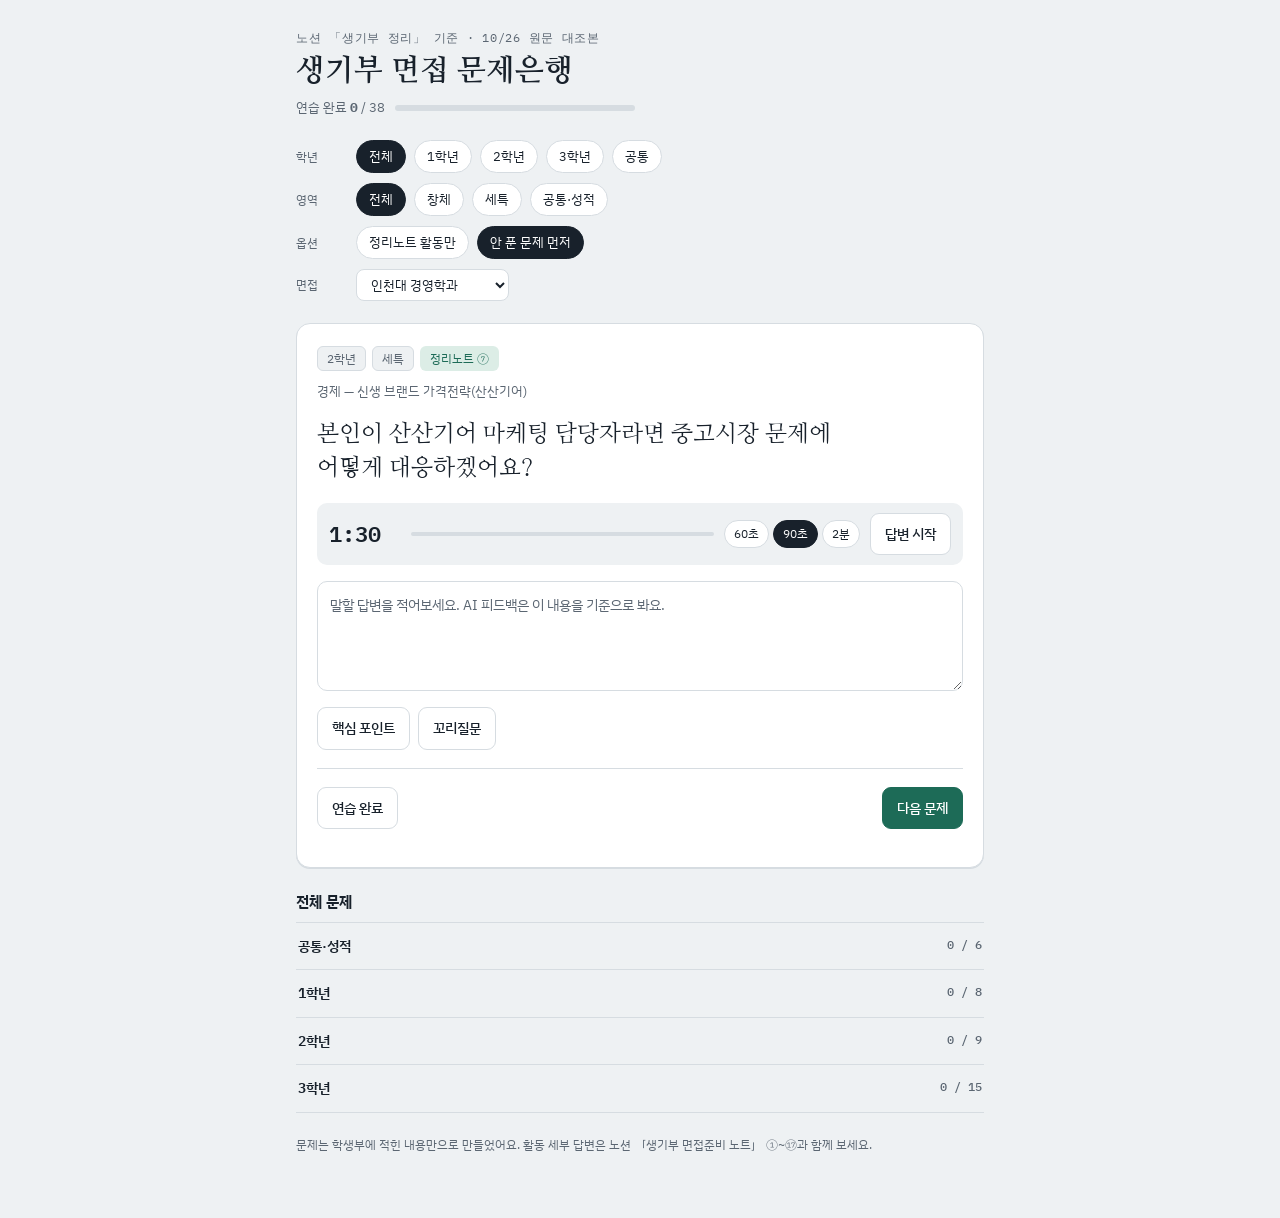
==== interview/index.html @ 63ada08b "Add interview practice page (interview/) Co-Authored-By: Claude Opus 5.5 <noreply@anthropic.com> Cla" ====
<!doctype html>
<html lang="ko">
<head>
<meta charset="utf-8">
<meta name="viewport" content="width=device-width,initial-scale=1,viewport-fit=cover">
<style>:root{padding-top:env(safe-area-inset-top,0px);padding-bottom:env(safe-area-inset-bottom,0px)}body{margin:0}img{max-width:100%}[hidden]{display:none!important}</style>
<title>생기부 면접 문제은행</title>
<link rel="preconnect" href="https://fonts.googleapis.com">
<link rel="stylesheet" href="https://fonts.googleapis.com/css2?family=IBM+Plex+Sans+KR:wght@400;500;600;700&family=Nanum+Myeongjo:wght@700;800&family=IBM+Plex+Mono:wght@500;600&display=swap">
<style>
/* Layout: one column like a 학생부 cue card — filters, the drawn question card, then the full question index */
:root{
  --bg:#EEF1F3; --paper:#FFFFFF; --ink:#18212B; --muted:#5B6672; --line:#D6DCE1;
  --accent:#1D6B57; --accent-soft:#DCEDE6; --mark:#E9F5A8; --warn:#B4472B; --warn-soft:#F8E3DC; --ai:#3B4FA0; --ai-soft:#E3E7F6;
  --f-display:"Nanum Myeongjo","AppleMyungjo","Batang",serif;
  --f-body:"IBM Plex Sans KR","Apple SD Gothic Neo","Malgun Gothic",system-ui,sans-serif;
  --f-mono:"IBM Plex Mono",ui-monospace,"SFMono-Regular",monospace;
}
@media (prefers-color-scheme: dark){:root:not([data-theme="light"]){
  --bg:#12171C; --paper:#1A2128; --ink:#E6EBEF; --muted:#98A3AE; --line:#2C353E;
  --accent:#5FC2A3; --accent-soft:#1D3530; --mark:#4A5320; --warn:#F08A6C; --warn-soft:#3A231C; --ai:#9AAAF0; --ai-soft:#242B47; color-scheme:dark}}
:root[data-theme="dark"]{
  --bg:#12171C; --paper:#1A2128; --ink:#E6EBEF; --muted:#98A3AE; --line:#2C353E;
  --accent:#5FC2A3; --accent-soft:#1D3530; --mark:#4A5320; --warn:#F08A6C; --warn-soft:#3A231C; --ai:#9AAAF0; --ai-soft:#242B47; color-scheme:dark}
*{box-sizing:border-box}
body{background:var(--bg);color:var(--ink);font-family:var(--f-body);font-size:15px;line-height:1.6}
.wrap{max-width:720px;margin:0 auto;padding-block:28px 64px;padding-left:max(16px,env(safe-area-inset-left,0px));padding-right:max(16px,env(safe-area-inset-right,0px));display:flex;flex-direction:column;gap:22px}
header{display:flex;flex-direction:column;gap:6px}
.eyebrow{font-family:var(--f-mono);font-size:12px;letter-spacing:.06em;color:var(--muted)}
h1{font-family:var(--f-display);font-size:30px;line-height:1.25;margin:0;text-wrap:balance}
.progress-line{display:flex;align-items:center;gap:10px;font-size:13px;color:var(--muted)}
.bar{flex:1;height:6px;background:var(--line);border-radius:3px;overflow:hidden;max-width:240px}
.bar i{display:block;height:100%;background:var(--accent);width:0;transition:width .3s}
.num{font-family:var(--f-mono);font-variant-numeric:tabular-nums}

.filters{display:flex;flex-direction:column;gap:10px}
.frow{display:flex;align-items:center;gap:8px;flex-wrap:wrap}
.flabel{font-size:12px;color:var(--muted);width:52px;flex-shrink:0}
.chip{appearance:none;border:1px solid var(--line);background:var(--paper);color:var(--ink);font:inherit;font-size:13px;padding:5px 12px;border-radius:999px;cursor:pointer}
.chip[aria-pressed="true"]{background:var(--ink);color:var(--paper);border-color:var(--ink)}
.chip:focus-visible,.btn:focus-visible,select:focus-visible,textarea:focus-visible,summary:focus-visible,.qlink:focus-visible{outline:2px solid var(--accent);outline-offset:2px}
select{font:inherit;font-size:13px;padding:5px 10px;border-radius:8px;border:1px solid var(--line);background:var(--paper);color:var(--ink);max-width:100%}

.card{background:var(--paper);border:1px solid var(--line);border-radius:14px;padding:22px 20px;display:flex;flex-direction:column;gap:16px;box-shadow:0 1px 0 var(--line)}
.meta{display:flex;flex-wrap:wrap;gap:6px}
.tag{font-size:12px;padding:2px 9px;border-radius:6px;background:var(--bg);color:var(--muted);border:1px solid var(--line)}
.tag.done{background:var(--accent-soft);color:var(--accent);border-color:transparent}
.tag.ai{background:var(--ai-soft);color:var(--ai);border-color:transparent}
.source{font-size:13px;color:var(--muted);margin-top:-6px}
.question{font-family:var(--f-display);font-size:23px;line-height:1.5;margin:0;text-wrap:pretty;word-break:keep-all}
.intent{font-size:13px;color:var(--ai);margin-top:-8px}

.timer{display:flex;align-items:center;gap:10px;flex-wrap:wrap;padding:10px 12px;border-radius:10px;background:var(--bg)}
.clock{font-family:var(--f-mono);font-size:22px;font-weight:600;font-variant-numeric:tabular-nums;min-width:72px}
.clock.over{color:var(--warn)}
.tbar{flex:1 1 120px;height:4px;background:var(--line);border-radius:2px;overflow:hidden}
.tbar i{display:block;height:100%;width:0;background:var(--accent)}
.tbar.over i{background:var(--warn)}
.seg{display:flex;gap:4px}
.seg .chip{padding:3px 9px;font-size:12px}

textarea{width:100%;min-height:110px;resize:vertical;font:inherit;font-size:14px;line-height:1.6;padding:12px;border-radius:10px;border:1px solid var(--line);background:var(--paper);color:var(--ink)}
textarea::placeholder{color:var(--muted)}

.actions{display:flex;flex-wrap:wrap;gap:8px}
.btn{appearance:none;font:inherit;font-size:14px;font-weight:500;padding:9px 14px;border-radius:9px;border:1px solid var(--line);background:var(--paper);color:var(--ink);cursor:pointer;display:inline-flex;align-items:center;gap:6px}
.btn:hover{border-color:var(--muted)}
.btn.primary{background:var(--accent);border-color:var(--accent);color:var(--paper)}
.btn.ai{background:var(--ai-soft);border-color:transparent;color:var(--ai)}
.btn:disabled{opacity:.5;cursor:default}
.btn.ok[aria-pressed="true"]{background:var(--accent-soft);color:var(--accent);border-color:transparent}
.spacer{flex:1}

.panel{border-left:3px solid var(--accent);padding:4px 0 4px 14px;display:flex;flex-direction:column;gap:6px}
.panel.follow{border-color:var(--muted)}
.panel.caution{border-color:var(--warn);background:var(--warn-soft);padding:10px 14px;border-radius:0 8px 8px 0}
.panel h3{margin:0;font-size:12px;letter-spacing:.04em;color:var(--muted);font-weight:600}
.panel ul{margin:0;padding-left:18px;display:flex;flex-direction:column;gap:3px}
.panel mark{background:var(--mark);color:inherit;padding:0 2px;border-radius:2px}
.feedback{background:var(--ai-soft);border-radius:10px;padding:14px 16px;white-space:pre-wrap;word-break:keep-all;font-size:14px;line-height:1.7}
.feedback .h{display:block;font-weight:700;color:var(--ai);margin-top:8px}
.feedback .h:first-child{margin-top:0}
.note{font-size:12px;color:var(--muted)}
.divider{height:1px;background:var(--line);margin:2px 0}

.index h2{font-size:15px;margin:0 0 8px}
details{border-top:1px solid var(--line)}
details:last-child{border-bottom:1px solid var(--line)}
summary{cursor:pointer;padding:12px 2px;font-weight:600;font-size:14px;display:flex;justify-content:space-between;gap:8px}
summary .num{color:var(--muted);font-weight:500;font-size:12px}
.qlist{list-style:none;margin:0 0 12px;padding:0;display:flex;flex-direction:column}
.qlink{all:unset;cursor:pointer;display:grid;grid-template-columns:18px 1fr;gap:8px;padding:7px 4px;border-radius:6px;font-size:13.5px;line-height:1.5;word-break:keep-all}
.qlink:hover{background:var(--paper)}
.qlink .dot{width:8px;height:8px;border-radius:50%;border:1.5px solid var(--muted);margin-top:6px}
.qlink.practiced .dot{background:var(--accent);border-color:var(--accent)}
.qlink small{display:block;color:var(--muted);font-size:12px}
footer{font-size:12px;color:var(--muted)}
@media (max-width:480px){h1{font-size:25px}.question{font-size:20px}.card{padding:18px 16px}}
@media (prefers-reduced-motion:reduce){*{transition:none!important}}
</style>

</head>
<body>
<div class="wrap">
  <header>
    <div class="eyebrow">노션 「생기부 정리」 기준 · 10/26 원문 대조본</div>
    <h1>생기부 면접 문제은행</h1>
    <div class="progress-line"><span>연습 완료 <b class="num" id="doneCount">0</b> / <span class="num" id="totalCount">0</span></span><div class="bar"><i id="doneBar"></i></div></div>
  </header>

  <section class="filters" aria-label="출제 범위">
    <div class="frow"><span class="flabel">학년</span><div class="frow" id="fGrade"></div></div>
    <div class="frow"><span class="flabel">영역</span><div class="frow" id="fArea"></div></div>
    <div class="frow"><span class="flabel">옵션</span>
      <button class="chip" id="fDone" aria-pressed="false">정리노트 활동만</button>
      <button class="chip" id="fFresh" aria-pressed="true">안 푼 문제 먼저</button>
    </div>
    <div class="frow"><span class="flabel">면접</span>
      <select id="univ" aria-label="지원 대학">
        <option>인천대 경영학과</option><option>명지대 경제학과</option><option>가톨릭대 경제학과</option><option>수원대 경영공학대학</option>
      </select>
    </div>
  </section>

  <article class="card" id="card" aria-live="polite">
    <div class="meta" id="meta"></div>
    <div class="source" id="source"></div>
    <p class="question" id="question"></p>
    <div class="intent" id="intent" hidden></div>

    <div class="timer">
      <span class="clock" id="clock">1:30</span>
      <div class="tbar" id="tbar"><i id="tfill"></i></div>
      <div class="seg" id="tLen"></div>
      <button class="btn" id="tBtn">답변 시작</button>
    </div>

    <textarea id="answer" placeholder="말할 답변을 적어보세요. AI 피드백은 이 내용을 기준으로 봐요."></textarea>

    <div class="actions">
      <button class="btn" id="btnPoints">핵심 포인트</button>
      <button class="btn" id="btnFollow">꼬리질문</button>
      <button class="btn ai" id="btnFeedback" hidden>AI 피드백</button>
    </div>

    <div class="panel" id="pPoints" hidden><h3>답변에 꼭 넣을 것</h3><ul id="points"></ul></div>
    <div class="panel caution" id="pCaution" hidden><h3>주의</h3><div id="caution"></div></div>
    <div class="panel follow" id="pFollow" hidden><h3>예상 꼬리질문</h3><div id="follow"></div></div>
    <div id="fbWrap" hidden><div class="feedback" id="feedback"></div><div class="actions" style="margin-top:8px"><button class="btn" id="fbStop" hidden>멈추기</button></div></div>

    <div class="divider"></div>
    <div class="actions">
      <button class="btn ok" id="btnDone" aria-pressed="false">연습 완료</button>
      <span class="spacer"></span>
      <button class="btn primary" id="btnNext">다음 문제</button>
    </div>
    <div class="actions" id="aiRow" hidden>
      <button class="btn ai" id="btnGen">이 활동으로 새 질문</button>
      <button class="btn ai" id="btnMix">활동 2개 엮은 질문</button>
    </div>
    <div class="note" id="aiNote"></div>
  </article>

  <section class="index">
    <h2>전체 문제</h2>
    <div id="index"></div>
  </section>

  <footer>문제는 학생부에 적힌 내용만으로 만들었어요. 활동 세부 답변은 노션 「생기부 면접준비 노트」 ①~⑰과 함께 보세요.</footer>
</div>

<script>
const PROFILE = "고3 학생. 희망 진로: 사업가/경영인, 상경계열, 마케팅·브랜딩·소비자행동. 행발: 1학년 솔직담백·낙천적·주체적 사고, 사업가 희망 설정 / 2학년 평소 차분하나 프로젝트에서 열정적, 리더십, 경영학 전공 희망, 체계적 자기관리 / 3학년 미기재.";

// g: 학년(0=공통), a: 영역, n: 정리노트 번호, t: 활동명, d: 학생부 내용, q: [질문, 핵심포인트[], 꼬리질문, 주의?]
const ACTS = [
 {g:0,a:"공통",t:"지원 동기·진로",d:"진로 사업가/경영인. 마케팅·브랜딩·소비자행동 관심. 1학년 '돈의 속성' 독서로 사업가 목표 재설정, 2학년 경영학 전공 희망.",q:[
  ["우리 학과에 지원한 이유와 입학 후 공부하고 싶은 분야를 말해 주세요.",["1학년 '돈의 속성' 독서 → 사업가 목표","마케팅·브랜딩·소비자행동으로 좁혀진 과정","학년별 대표 활동 1~2개로 근거","입학 후 배우고 싶은 과목·분야"],"졸업 후 구체적으로 어떤 일을 하고 싶나요?"],
  ["1분 동안 자기소개를 해 주세요.",["한 문장 정체성(소비자 심리로 브랜드를 설계하는 사람 등)","대표 활동 2개: 문제 → 행동 → 배운 점","지원 학과와 연결하며 마무리"],"방금 말한 활동 중 가장 힘들었던 순간은?"]]},
 {g:0,a:"공통",t:"행동특성 — 리더십·자기관리",d:"2학년 행발: 평소 차분하나 프로젝트에서 열정적, 리더십, 체계적 자기관리. 2학년 방한단 토론 조장, 영어II 조별프로젝트 리더 역할.",q:[
  ["선생님이 '평소엔 차분하지만 프로젝트에선 열정적'이라고 쓰셨는데, 그런 모습이 드러난 사례가 있나요?",["구체적 프로젝트 하나(방한단 토론 조장 등)","차분함 → 몰입으로 바뀌는 계기","팀원에게 준 영향"],"리더를 맡았을 때 갈등은 어떻게 해결했나요?"]]},
 {g:0,a:"성적",t:"2학년 2학기 성적 변화",d:"2학년 1→2학기: 한국사3→4, 영어3→4, 동아시아사3→4, 경제3→4. 3학년 1학기 생활과윤리1, 영어독해작문2.",q:[
  ["2학년 2학기에 여러 과목 등급이 한 단계씩 내려갔는데, 이유와 이후 어떻게 대처했나요?",["원인을 핑계 없이 짧게 인정","공부 방식에서 바꾼 점(오답분석 등)","3학년 결과: 생활과윤리 1등급, 영어독해작문 2등급"],"경제 과목 등급이 4등급인데 경제·경영 공부에 문제는 없을까요?","변명이 길어지지 않게. 원인 1문장 → 변화 → 결과 순서로."]]},
 {g:0,a:"성적",t:"일본어 성적",d:"일본어I 5/5등급. 세특: 소원적는풍경, 히라가나 이미지메이킹, 유카타체험, 일본어 입력. 2학년 자율 일본 고교생 방한단 교류.",q:[
  ["일본어 성적은 낮은데 일본 학생 교류에선 적극적이었네요. 어떻게 설명하겠어요?",["성적과 별개로 얻은 경험(방한단 토론 조장)","언어 장벽을 번역기·쉬운 설명으로 넘은 방법","부족한 점을 인정하는 태도"],"외국어 실력이 경영자에게 얼마나 중요하다고 보나요?"]]},
 {g:0,a:"공통",t:"봉사활동",d:"봉사 1학년 9시간(소양교육/환경교육/축제준비/수능시험장 설치), 2학년 8시간, 3학년 3시간.",q:[
  ["봉사시간이 많지 않은 편인데, 공동체를 위해 한 활동이 있다면 말해 주세요.",["시간 대신 내용으로: 학급규칙 만들기, 축제 준비, 수능시험장 설치","고령화 사회적기업 사업계획서처럼 공동체 문제를 다룬 탐구","앞으로의 계획"],"대학에서 해보고 싶은 공동체 활동은?"]]},

 {g:1,a:"자율",n:1,t:"찾아가는 경제교육",d:"1학년 자율: 화폐박물관, 중앙은행 역사·역할, 물가안정 교육.",q:[
  ["경제교육에서 중앙은행의 역할을 배웠는데, 중앙은행은 물가를 어떻게 안정시키나요?",["기준금리 조절 → 대출·소비 변화","통화량 관리","물가가 오르면 구매력이 떨어지는 이유","경제에 관심을 갖게 된 계기로 연결"],"금리가 오르면 기업의 마케팅 전략은 어떻게 바뀌어야 할까요?"]]},
 {g:1,a:"동아리",n:2,t:"통상교육 — 소득불평등·인구부족",d:"1학년 국제경제통상 동아리: 통상교육에서 소득불평등, 인구부족 문제 학습.",q:[
  ["통상교육에서 다룬 소득불평등과 인구부족, 두 문제는 어떻게 연결된다고 보나요?",["양육·교육비 부담 → 출산 감소 고리","인구감소 → 내수시장 축소 → 기업 영향","학습하며 든 본인 생각"],"인구가 줄어드는 시장에서 기업은 무엇을 해야 할까요?","학생부 표현은 '학습'. 본인이 정책을 제안했다는 식으로 역할을 키우지 말 것."]]},
 {g:1,a:"동아리",n:17,t:"글로벌토크쇼 — 북극항로 스마트 물류기업",d:"러시아 패널과 한-러 협업 사업계획서: 북극항로 기반 스마트 물류기업. 기후변화로 열리는 아시아-유럽 물류 통로. 러시아 쇄빙선 기술·항로 데이터 + 한국 자율운항·스마트항만·5G/6G 물류관제 결합. 우즈베키스탄·튀르키예·베트남·방글라데시 패널, 글로벌기업 설계 발표.",q:[
  ["러시아와 협업하는 사업으로 북극항로 물류기업을 구상한 이유는 무엇인가요?",["기후변화로 열리는 아시아-유럽 단축 항로","러시아: 쇄빙선 기술·항로 데이터","한국: 자율운항·스마트항만·5G/6G 관제","서로 부족한 걸 채우는 협업 구조"],"제재나 지정학 리스크가 큰데, 실제 사업이라면 어떻게 대비하겠어요?"]]},
 {g:1,a:"진로",n:4,t:"창업활동 — 시니어 생활지원 사회적기업",d:"고령화 사회적기업 사업계획서: 시니어 맞춤형 생활지원·일자리연계 플랫폼. 영시니어를 생활매니저로 양성해 고독사위험가구 돌봄, 주거환경 안전진단. 지자체 바우처+구독모델 수익구조.",q:[
  ["사회적기업 사업계획서의 수익구조를 설명해 주세요.",["영시니어 = 일자리, 고독사위험가구 = 돌봄 수요","생활매니저·주거 안전진단 서비스","지자체 바우처 + 구독 모델","공익과 수익의 동시 달성"],"바우처 예산이 줄면 이 사업은 어떻게 버틸 수 있나요?"]]},
 {g:1,a:"진로",n:5,t:"모의주식투자 — 테슬라",d:"1학년 진로: 모의주식투자(테슬라 조사). 2학년 경제 세특: 공격형 투자, AI·반도체 집중, 분산투자전략.",q:[
  ["모의투자에서 공격형으로 AI·반도체에 집중했다면서 분산투자 전략도 썼다고 했는데, 어떻게 함께 가능했나요?",["산업 집중 vs 종목 분산 구분","테슬라 조사에서 시작된 관심","수익보다 배운 리스크 관리"],"실제로 손실을 봤다면 무엇을 바꿨을 것 같아요?"]]},
 {g:1,a:"세특",n:3,t:"기업가정신 — 전문가상담앱 SWOT",d:"자율교육과정 '기업가정신(창업과 스타트업)': 전문가상담앱서비스 사업계획서, SWOT(강점 시공간 제약 없는 접근성, 약점 초기 인지도 부족, 기회 비대면 1:1 상담시장 성장, 위협 대형 플랫폼 경쟁) → 20대 취준생으로 타깃 좁힘.",q:[
  ["상담앱 SWOT 분석 후 타깃을 20대 취준생으로 좁힌 이유는?",["S 접근성 / W 초기 인지도 / O 비대면 상담 성장 / T 대형 플랫폼","대형 플랫폼과 정면 경쟁 회피","인지도 약점을 좁은 타깃으로 보완"],"20대 취준생에게 처음 알리는 마케팅은 어떻게 하겠어요?"]]},
 {g:1,a:"세특",t:"'돈의 속성' 독서",d:"1학년 국어: '돈의 속성(김승호)' 독서 후 사업가 목표 재설정, 용돈관리·주식투자 시작.",q:[
  ["'돈의 속성'을 읽고 실제로 바뀐 행동이 있나요?",["사업가 목표 재설정","용돈관리·주식투자 시작","책의 핵심 메시지 한 가지"],"돈을 버는 것과 좋은 기업을 만드는 것, 무엇이 먼저라고 보나요?"]]},
 {g:1,a:"진로",t:"'국부론' 독서",d:"1학년 진로독서: '세일즈맨(유은지)', '국부론(애덤 스미스)'.",q:[
  ["'국부론'에서 기억에 남는 개념과 오늘날 기업에 주는 의미는?",["분업·보이지 않는 손 중 하나","오늘날 시장·기업 사례에 적용","한계도 함께 언급하면 좋음"],"보이지 않는 손이 실패하는 경우는 어떤 때일까요?"]]},

 {g:2,a:"자율",t:"일본 고교생 방한단 교류",d:"2학년 자율: 일본 친구들이 각 반 수업 함께 들음. 국어 시간 일본 친구 포함 조의 조장, 『운수 좋은 날』 토론 진행. 번역기 활용·어려운 단어 쉽게 풀이·시대 맥락 설명. 배운 점: 리더십은 서로의 배경을 이해하고 다양한 관점을 엮는 조율 능력.",q:[
  ["일본 학생과 함께한 토론에서 조장으로서 가장 어려웠던 점과 해결 방법은?",["일본 친구들이 『운수 좋은 날』 내용을 이해 못함","번역기 + 쉬운 단어 + 시대 맥락 설명","배운 점: 리더십 = 관점을 엮는 조율"],"그 경험이 다국적 팀에서 일할 때 어떻게 쓰일까요?"]]},
 {g:2,a:"동아리",t:"EU 탄소국경조정제도",d:"2학년 국제경제통상부: EU 탄소국경조정제도-한국무역 영향 보고서·발표. ESG특강(그린워싱 비판), 넛지이론, 복리 재정의.",q:[
  ["EU 탄소국경조정제도가 한국 수출기업에 어떤 영향을 준다고 분석했나요?",["탄소 배출량 많은 수입품에 비용 부과","철강 등 탄소집약 업종 부담","기업 대응: 감축 투자·데이터 관리"],"이 제도가 보호무역이라는 비판에 대해 어떻게 생각하나요?"]]},
 {g:2,a:"진로",n:6,t:"학습용 도서 공유 플랫폼",d:"2학년 진로활동: 학습용 도서 공유 플랫폼 프로젝트.",q:[
  ["도서 공유 플랫폼 프로젝트에서 어떤 문제를 해결하려 했고, 본인은 무엇을 했나요?",["문제 정의(교재 비용·버려지는 책 등)","플랫폼 작동 방식","본인 역할과 결과"],"사용자가 책을 안 돌려주면 어떻게 하죠?","세부는 노션 정리노트 ⑥ 기준으로. 학생부에 없는 성과(실제 이용자 수 등)는 말하지 말 것."]]},
 {g:2,a:"세특",n:7,t:"경제 — 신생 브랜드 가격전략(산산기어)",d:"가격결정 단원 후 중고시장 활성화가 신생상표 가격전략에 미치는 영향 탐구. 산산기어 사례, PUMA 콜라보 시기. 저가 형성 → 기준가격 하락 → 정가 저항↑ → 수익구조 불안정, 연역적 분석. 기업에 이메일 질의(회신 못 받음).",q:[
  ["중고시장 활성화가 신생 브랜드 가격전략에 어떤 영향을 준다고 결론 내렸나요?",["중고 저가 형성 → 소비자 기준가격 하락","정가 구매 저항 ↑ → 수익구조 불안정","PUMA 콜라보 시기 산산기어 사례","연역적 분석 + 기업에 직접 질의"],"기업 회신을 못 받았는데 결론을 어떻게 신뢰할 수 있죠?"],
  ["본인이 산산기어 마케팅 담당자라면 중고시장 문제에 어떻게 대응하겠어요?",["리셀 자체를 막기보다 브랜드 가치 관리","정품 인증·공식 리셀 등 가격 신호 관리","탐구에서 나온 기준가격 개념과 연결"],"오히려 리셀 열기가 브랜드에 이익인 경우는 없을까요?"]]},
 {g:2,a:"세특",t:"군중심리 독서",d:"2학년 윤리와사상: 군중심리(귀스타브 르봉) 독서, 칸트 적용한 계급화·빈부격차 분석. 3학년 진로: 같은 책 '현명한 존재는 무리에 섞이지 않는다' 독서, 책 개념을 SNS 알고리즘 현상에 본인이 적용.",q:[
  ["『군중심리』 내용을 SNS 알고리즘과 연결한 이유는?",["르봉: 군중 속 개인은 판단력이 약해짐","오늘날 알고리즘이 비슷한 반응을 증폭","마케터로서의 시사점과 윤리"],"이런 군중심리를 마케팅에 이용하는 건 괜찮은가요?","책에 SNS 내용은 없음. '책 개념을 제가 현대 현상에 적용했다'고 말할 것."]]},
 {g:2,a:"세특",t:"수학 — 등비수열·한계비용",d:"수학I: 등차·등비수열 구조적 차이, 저축/금융 실생활 적용. 동아리 '복리 재정의'. 수학II: 함수의 극한·한계비용, 경영학 이론 결합.",q:[
  ["수학II에서 극한을 한계비용과 연결했는데, 한계비용이 경영에서 왜 중요하죠?",["생산 1단위 추가 비용 = 미분 개념","가격·생산량 결정 기준","등비수열-복리처럼 수학을 경제에 적용한 다른 사례"],"한계비용이 거의 0인 디지털 상품은 가격을 어떻게 정해야 할까요?"]]},
 {g:2,a:"세특",t:"진로영어 — 브랜드 정체성",d:"진로영어: 영문기사 분석(브랜드 정체성, 미국 관세정책, 대선 사전투표), 나만의 브랜드/로고 구상, 미래 이력서 쓰기, AI로 이재용 가상인터뷰 구성.",q:[
  ["진로영어에서 구상한 나만의 브랜드를 소개하고, 브랜드 정체성을 어떻게 정의했는지 말해 주세요.",["브랜드 정체성 기사에서 얻은 개념","본인 브랜드의 핵심 가치·타깃","로고에 담은 의미"],"좋은 브랜드와 유명한 브랜드의 차이는 뭘까요?"]]},
 {g:2,a:"세특",t:"교과융합 — 영시 'Refugees'",d:"영시 'Refugees(Brian Bilston)' — 난민수용 국제사회 찬반 비교·윤리쟁점 보고서.",q:[
  ["'Refugees' 시를 읽고 난민 수용 찬반을 비교했는데, 본인 입장은?",["시의 구조(거꾸로 읽으면 뜻이 바뀜)","찬반 근거 한 가지씩","경제적 관점(노동력·사회비용) 추가"],"기업이 난민 고용에 참여한다면 어떤 효과가 있을까요?"]]},

 {g:3,a:"자율",t:"'세계와 나' — 외국인근로자와 경제적 상생",d:"3학년 자율: 학급특색 국제갈등-경제협력 모둠탐구(유럽통합/한중무역/미중갈등), '세계와 나' 프로젝트(외국인근로자 유입-경제적 상생, UN지속가능발전목표).",q:[
  ["외국인근로자 유입이 경제적 상생이 되려면 어떤 조건이 필요하다고 봤나요?",["인력 부족 업종 보완","공정한 처우·정착 지원","UN SDGs와 연결"],"미중갈등이 한국 기업에 주는 기회는 무엇일까요?"]]},
 {g:3,a:"진로",n:8,t:"패스트패션 샘플제작 개선",d:"주제탐구 '패스트패션 샘플제작 환경개선을 통한 환경오염 감축 및 원가절감 방안'. 진로활동①: 매몰비용·물류탄소배출 분석, 아디다스 3D 가상 프로토타이핑·한섬 디지털 의류제작 사례, 구독형 가상샘플링 플랫폼·공공원단DB 제안, 샘플 업사이클링 보고서.",q:[
  ["샘플 제작을 바꾸면 환경오염과 원가를 동시에 줄일 수 있다고 본 근거는?",["버려지는 샘플 = 매몰비용 + 물류 탄소","아디다스 3D 프로토타이핑, 한섬 디지털 의류","구독형 가상샘플링 플랫폼·공공원단DB 제안","업사이클링"],"초기 투자비 때문에 중소 브랜드는 못 쓰지 않을까요?"]]},
 {g:3,a:"동아리",n:9,t:"전쟁·공급망위기와 의류기업 영업이익률",d:"시사탐구부: 전쟁-공급망위기가 의류기업 영업이익률에 미치는 영향, 물가상승기 소비자 손실회피성향·브랜드가치.",q:[
  ["전쟁 같은 공급망 위기가 의류기업 영업이익률을 어떻게 떨어뜨리나요?",["원자재·물류비 상승 → 원가 ↑","가격 전가 한계 → 마진 축소","손실회피성향: 소비자는 인상에 민감","브랜드가치가 높으면 가격 전가가 쉬움"],"원가가 오를 때 가격을 올릴지, 품질을 줄일지 어떻게 결정하겠어요?","시사탐구부는 작년 활동. '최근에'처럼 시기를 섞지 말 것."]]},
 {g:3,a:"동아리",n:10,t:"생성형AI 마케팅 윤리 가이드라인",d:"시사탐구부: 생성형AI 마케팅 윤리 가이드라인, 자율규제안 제안. 정리노트: AI 광고 표시 의무는 광고주에게, 미표시 광고를 방치한 플랫폼도 공동 책임.",q:[
  ["AI로 만든 광고가 소비자를 속였다면 누가 책임져야 한다고 보나요?",["광고주·대행사·플랫폼 중 책임 주체 문제","표시 의무는 이익을 보는 광고주","방치한 플랫폼 공동 책임","법 규제보다 빠른 자율규제안"],"자율규제가 지켜지지 않으면 어떻게 하죠?"]]},
 {g:3,a:"세특",n:11,t:"마케팅과광고 — 구도심 상권분석",d:"마케팅과광고(공동교육과정): 자기소개 광고활동, 구도심 상권분석(야시장/밤거리관광), 해외 패션브랜드 SWOT·STP·4P 분석보고서, 아시아 여행상품기획 팀프로젝트.",q:[
  ["구도심 상권을 살리는 방안으로 야시장·밤거리관광을 제안한 이유는?",["구도심의 문제(낮 유동인구 부족 등)","야간 콘텐츠로 체류시간 ↑","교과융합 유동인구-매출 통계와 연결"],"야시장이 한때 유행으로 끝나지 않게 하려면?"]]},
 {g:3,a:"세특",n:12,t:"해외 패션브랜드 SWOT·STP·4P",d:"마케팅과광고: 해외 패션브랜드 SWOT·STP·4P 분석보고서.",q:[
  ["분석한 패션브랜드의 STP를 설명하고, 4P 중 가장 개선이 필요한 부분을 꼽아 주세요.",["브랜드명과 선택 이유","세분화 → 타깃 → 포지셔닝","4P 중 하나를 골라 근거와 개선안"],"그 브랜드가 한국 시장에 들어온다면 무엇을 바꿔야 할까요?"]]},
 {g:3,a:"세특",n:13,t:"아시아 여행상품기획 팀프로젝트",d:"마케팅과광고: 아시아 여행상품기획 팀프로젝트.",q:[
  ["여행상품을 기획할 때 타깃 고객을 어떻게 정했고, 본인은 팀에서 무엇을 맡았나요?",["타깃 설정 근거","상품의 차별점","본인 역할과 팀 협업 방식"],"팀원과 의견이 갈렸을 때 어떻게 정리했나요?"]]},
 {g:3,a:"세특",n:14,t:"생활과과학 — 한정판의 유혹",d:"생활과과학: '한정판의 유혹' — 측좌핵 보상예측오류, 희소성 마케팅 기업윤리.",q:[
  ["사람들이 한정판에 끌리는 이유를 뇌과학으로 설명해 주세요.",["측좌핵·도파민 보상 시스템","보상예측오류: 예상보다 큰 보상에 반응","희소성 마케팅의 윤리 문제"],"희소성 마케팅은 소비자 기만일까요, 정당한 전략일까요?"]]},
 {g:3,a:"세특",n:15,t:"교과융합 — 유동인구와 상권매출",d:"교과융합프로젝트: 유동인구가 상권매출에 미치는 영향 통계적추정·경영적분석(신뢰구간, 표본 우편향 인식).",q:[
  ["유동인구와 상권매출 분석에서 표본이 한쪽으로 치우쳤다는 걸 어떻게 알았고, 결론에 어떤 영향을 줬나요?",["신뢰구간으로 매출 추정","표본 우편향 인식","한계를 인정한 해석"],"유동인구가 많아도 매출이 낮은 상권은 왜 그럴까요?"]]},
 {g:3,a:"세특",n:16,t:"확률과통계 — CPI 신뢰구간",d:"확률과통계: 조건부확률·표본평균 신뢰구간, '벌거벗은 통계학(찰스 윌런)' 독서(평균회귀-경영성과평가 적용), CPI 변동 통계분석(95%신뢰구간, 선제경보시스템 제안).",q:[
  ["CPI 분석에서 95% 신뢰구간을 이용해 어떤 경보시스템을 제안했나요?",["95% 신뢰구간의 의미","구간을 벗어나면 이상 신호","기업이 가격·재고 결정에 쓰는 방법"],"평균회귀 개념을 경영성과 평가에 적용하면 어떤 오류를 막을 수 있죠?"]]},
 {g:3,a:"세특",t:"경제수학 — 라퍼곡선·행동경제학",d:"경제수학: 법인세와 기업구조(라퍼곡선, 한계세율), 한국은행 기준금리 기사분석, '행동경제학' 독서(기댓값+심리적가중치).",q:[
  ["라퍼곡선으로 법인세 인하 효과를 설명할 수 있을까요?",["세율 ↑ → 어느 지점 이후 세수 ↓","한계세율과 기업 투자 결정","현실 적용의 한계"],"행동경제학에서 말하는 심리적 가중치는 기댓값 계산과 어떻게 다른가요?"]]},
 {g:3,a:"세특",t:"영어독해와작문 — AI 동적 가격책정",d:"영어독해와작문: 오답분석 포트폴리오, 학문융합에세이(경영학+AI 동적 가격책정).",q:[
  ["AI 동적 가격책정의 장점과 소비자 입장에서의 문제점은?",["수요에 따라 실시간 가격 조정","수익·재고 최적화","가격 차별·불신 문제"],"공정하게 쓰려면 어떤 기준이 필요할까요?"]]},
 {g:3,a:"세특",t:"그린워싱 — 정치와법·생활과윤리",d:"정치와법: 그린워싱 규제 탐구계획(공정거래위원회 표시광고법). 생활과윤리: '그린워싱과 소비자 기만' 보고서(칸트 의무론/공리주의). 2학년 ESG특강 그린워싱 비판.",q:[
  ["그린워싱을 여러 과목에서 다뤘는데, 법과 윤리 관점에서 각각 어떻게 봤나요?",["법: 공정위 표시광고법 규제","윤리: 칸트 의무론(속임 자체가 잘못) vs 공리주의(결과)","2학년 ESG특강부터 이어진 관심"],"마케터로서 친환경 메시지를 정직하게 전하는 방법은?"]]},
 {g:3,a:"세특",t:"사회문화 — 노사갈등",d:"사회문화: 노사갈등 갈등론적 분석(대기업 사례, 노사공동결정제 제안), 문화자본 대물림 논술(부르디외 아비투스). 생활과윤리: '알고리즘 경영시대의 노동효율성과 인간존엄성'.",q:[
  ["노사갈등 해법으로 노사공동결정제를 제안한 이유는?",["갈등론 관점: 이해관계 충돌은 구조적","노동자 경영 참여로 신뢰 확보","도입 시 한계(의사결정 지연 등)"],"알고리즘이 노동자를 관리하는 시대에 인간존엄성은 어떻게 지킬 수 있을까요?"]]},
 {g:3,a:"세특",t:"토론과논술 — 최저임금 인상",d:"토론과논술활용: 촉법소년 연령하향 논설문, 최저임금인상 찬성글.",q:[
  ["최저임금 인상에 찬성하는 글을 썼는데, 자영업자 부담에 대해선 어떻게 반박하나요?",["찬성 근거: 소득 → 소비 증가","반론 인정: 소상공인 비용 부담","보완책 제시"],"경영자가 된다면 같은 입장을 유지할 건가요?"]]}
];

const AREAS = [["all","전체"],["cc","창체"],["se","세특"],["co","공통·성적"]];
const areaGroup = a => (a==="자율"||a==="동아리"||a==="진로")?"cc":(a==="세특"?"se":"co");
const CIRCLED = "①②③④⑤⑥⑦⑧⑨⑩⑪⑫⑬⑭⑮⑯⑰";

// flatten
const QS = [];
ACTS.forEach((act,ai)=>act.q.forEach((x,qi)=>QS.push({id:ai+"-"+qi,act,q:x[0],p:x[1],f:x[2],c:x[3]||""})));

const $ = id => document.getElementById(id);
const store = {get(k,d){try{const v=localStorage.getItem(k);return v==null?d:JSON.parse(v)}catch(e){return d}},set(k,v){try{localStorage.setItem(k,JSON.stringify(v))}catch(e){}}};

const state = {grade:store.get("grade","all"),area:store.get("area","all"),onlyDone:store.get("onlyDone",false),fresh:store.get("fresh",true),len:store.get("len",90),practiced:new Set(store.get("practiced",[])),cur:null};
$("univ").value = store.get("univ","인천대 경영학과");

// ---- filters
function chipRow(el,items,getter,setter){
  el.innerHTML="";
  items.forEach(([v,label])=>{const b=document.createElement("button");b.className="chip";b.textContent=label;b.setAttribute("aria-pressed",String(getter()===v));b.onclick=()=>{setter(v);chipRow(el,items,getter,setter);};el.appendChild(b);});
}
chipRow($("fGrade"),[["all","전체"],["1","1학년"],["2","2학년"],["3","3학년"],["0","공통"]],()=>state.grade,v=>{state.grade=v;store.set("grade",v)});
chipRow($("fArea"),AREAS,()=>state.area,v=>{state.area=v;store.set("area",v)});
function toggle(id,key){const b=$(id);b.setAttribute("aria-pressed",String(state[key]));b.onclick=()=>{state[key]=!state[key];store.set(key,state[key]);b.setAttribute("aria-pressed",String(state[key]));};}
toggle("fDone","onlyDone");toggle("fFresh","fresh");
$("univ").onchange=()=>store.set("univ",$("univ").value);

function pool(){
  return QS.filter(x=>(state.grade==="all"||String(x.act.g)===state.grade)&&(state.area==="all"||areaGroup(x.act.a)===state.area)&&(!state.onlyDone||x.act.n));
}
function draw(){
  let p = pool();
  if(!p.length){p=QS;}
  if(state.fresh){const fresh=p.filter(x=>!state.practiced.has(x.id));if(fresh.length)p=fresh;}
  if(p.length>1&&state.cur)p=p.filter(x=>x.id!==state.cur.id);
  show(p[Math.floor(Math.random()*p.length)]);
}

// ---- card
function tag(text,cls){const s=document.createElement("span");s.className="tag"+(cls?" "+cls:"");s.textContent=text;return s;}
function show(item){
  stopFeedback();resetTimer();
  state.cur=item;
  const m=$("meta");m.innerHTML="";
  const act=item.act;
  if(item.ai)m.appendChild(tag(item.ai,"ai"));
  if(act){m.appendChild(tag(act.g?act.g+"학년":"공통"));m.appendChild(tag(act.a));if(act.n)m.appendChild(tag("정리노트 "+CIRCLED[act.n-1],"done"));}
  $("source").textContent=item.src||(act?act.t:"");
  $("question").textContent=item.q;
  $("intent").hidden=!item.intent;$("intent").textContent=item.intent?"평가 의도 · "+item.intent:"";
  $("points").innerHTML="";item.p.forEach(t=>{const li=document.createElement("li");li.textContent=t;$("points").appendChild(li);});
  $("caution").textContent=item.c||"";
  $("follow").textContent=item.f||"";
  $("pPoints").hidden=true;$("pCaution").hidden=true;$("pFollow").hidden=true;
  $("btnPoints").textContent="핵심 포인트";$("btnFollow").textContent="꼬리질문";
  $("answer").value="";$("fbWrap").hidden=true;
  const pr=!!item.id&&state.practiced.has(item.id);
  $("btnDone").setAttribute("aria-pressed",String(pr));$("btnDone").textContent=pr?"연습 완료됨":"연습 완료";$("btnDone").disabled=!item.id;
  $("btnGen").disabled=!act;
  $("aiNote").textContent="";
  renderIndex();
}
$("btnPoints").onclick=()=>{const h=!$("pPoints").hidden;$("pPoints").hidden=h;$("pCaution").hidden=h||!state.cur.c;$("btnPoints").textContent=h?"핵심 포인트":"포인트 숨기기";};
$("btnFollow").onclick=()=>{const h=!$("pFollow").hidden;$("pFollow").hidden=h;$("btnFollow").textContent=h?"꼬리질문":"꼬리질문 숨기기";};
$("btnNext").onclick=draw;
$("btnDone").onclick=()=>{const c=state.cur;if(!c||!c.id)return;if(state.practiced.has(c.id))state.practiced.delete(c.id);else state.practiced.add(c.id);store.set("practiced",[...state.practiced]);const pr=state.practiced.has(c.id);$("btnDone").setAttribute("aria-pressed",String(pr));$("btnDone").textContent=pr?"연습 완료됨":"연습 완료";renderIndex();};

// ---- timer
let tStart=0,tTimer=null;
const fmt=s=>{const neg=s<0;s=Math.abs(Math.round(s));return (neg?"+":"")+Math.floor(s/60)+":"+String(s%60).padStart(2,"0");};
function renderLen(){chipRow($("tLen"),[[60,"60초"],[90,"90초"],[120,"2분"]],()=>state.len,v=>{state.len=v;store.set("len",v);if(!tTimer)resetTimer();});}
function resetTimer(){clearInterval(tTimer);tTimer=null;$("clock").textContent=fmt(state.len);$("clock").classList.remove("over");$("tbar").classList.remove("over");$("tfill").style.width="0";$("tBtn").textContent="답변 시작";}
function tick(){const el=(Date.now()-tStart)/1000,left=state.len-el;$("clock").textContent=fmt(left);const over=left<0;$("clock").classList.toggle("over",over);$("tbar").classList.toggle("over",over);$("tfill").style.width=Math.min(100,el/state.len*100)+"%";}
$("tBtn").onclick=()=>{if(tTimer){clearInterval(tTimer);tTimer=null;$("tBtn").textContent="다시 시작";}else{if($("tBtn").textContent==="다시 시작")resetTimer();tStart=Date.now();tTimer=setInterval(tick,250);$("tBtn").textContent="멈추기";}};
renderLen();

// ---- index
function renderIndex(){
  $("doneCount").textContent=state.practiced.size;$("totalCount").textContent=QS.length;
  $("doneBar").style.width=(state.practiced.size/QS.length*100)+"%";
  const open=new Set([...document.querySelectorAll("#index details[open]")].map(d=>d.dataset.g));
  const box=$("index");box.innerHTML="";
  [["0","공통·성적"],["1","1학년"],["2","2학년"],["3","3학년"]].forEach(([g,label])=>{
    const list=QS.filter(x=>String(x.act.g)===g);
    const d=document.createElement("details");d.dataset.g=g;if(open.has(g))d.open=true;
    const s=document.createElement("summary");s.innerHTML="<span></span><span class='num'></span>";s.children[0].textContent=label;s.children[1].textContent=list.filter(x=>state.practiced.has(x.id)).length+" / "+list.length;
    d.appendChild(s);const ul=document.createElement("ul");ul.className="qlist";
    list.forEach(x=>{const li=document.createElement("li");const b=document.createElement("button");b.className="qlink"+(state.practiced.has(x.id)?" practiced":"");
      b.innerHTML="<span class='dot'></span><span></span>";const t=b.children[1];t.textContent=x.q;const sm=document.createElement("small");sm.textContent=x.act.a+" · "+x.act.t;t.appendChild(sm);
      b.onclick=()=>{show(x);$("card").scrollIntoView({behavior:"smooth",block:"start"});};li.appendChild(b);ul.appendChild(li);});
    d.appendChild(ul);box.appendChild(d);
  });
}

// ---- AI (sample)
let sample=null,fbCtl=null;
const errCopy=c=>({rate_limited:"요청이 많아요. 잠시 후 다시 눌러 주세요.",session_expired:"다시 로그인해 주세요.",refused:"이 요청엔 답할 수 없대요. 질문을 바꿔 보세요.",invalid_json:"형식이 깨졌어요. 한 번 더 눌러 주세요.",empty_completion:"답이 비었어요. 다시 시도해 주세요."}[c]||"연결이 끊겼어요. 다시 시도해 주세요.");
const HIDE=["not_granted","sampling_disabled","not_declared","capability_disabled","capability_removed"];
function hideAI(){$("aiRow").hidden=true;$("btnFeedback").hidden=true;$("aiNote").textContent="";}
function actText(a){return "["+(a.g?a.g+"학년 ":"")+a.a+"] "+a.t+": "+a.d;}

(async()=>{
  try{sample=window.claude?await window.claude.use("sample"):null;}catch(e){sample=null;}
  if(!sample)return;
  $("aiRow").hidden=false;$("btnFeedback").hidden=false;
})();

async function genQuestion(acts,label){
  const univ=$("univ").value;
  $("btnGen").disabled=true;$("btnMix").disabled=true;$("aiNote").textContent="질문 만드는 중…";
  const prompt=`너는 ${univ} 학생부종합 면접관이다. 아래 학생부 내용만 근거로 개별면접 질문 1개를 만든다.
규칙:
- 학생부에 없는 활동·역할·성과를 지어내지 않는다.
- ${acts.length>1?"두 활동을 연결해 사고력과 일관성을 보는 질문으로 만든다.":"같은 활동이라도 '배운 점이 뭔가요' 같은 뻔한 질문 대신, 개념 이해·한계·적용을 확인하는 구체적 질문으로 만든다."}
- 한국어 면접관 말투(존댓말), 한두 문장.
JSON 하나로만 답한다: {"question":"질문","intent":"평가 의도 한 문장","points":["답변에 담을 핵심 3~4개, 각 25자 이내"],"follow":"꼬리질문 1개"}

학생 정보: ${PROFILE}
활동:
${acts.map(actText).join("\n")}`;
  try{
    const r=await sample.json(prompt,{cache:false});
    if(!r||typeof r.question!=="string")throw{code:"invalid_json"};
    show({ai:label,act:acts.length===1?acts[0]:null,src:acts.map(a=>a.t).join(" + "),q:r.question,intent:String(r.intent||""),p:Array.isArray(r.points)?r.points.map(String):[],f:String(r.follow||""),c:"",aiActs:acts});
  }catch(e){
    if(HIDE.includes(e.code)){hideAI();return;}
    $("aiNote").textContent=errCopy(e.code);
  }finally{$("btnGen").disabled=!(state.cur&&state.cur.act);$("btnMix").disabled=false;if($("aiNote").textContent==="질문 만드는 중…")$("aiNote").textContent="";}
}
$("btnGen").onclick=()=>{if(state.cur&&state.cur.act)genQuestion([state.cur.act],"AI 출제");};
$("btnMix").onclick=()=>{
  const cands=ACTS.filter(a=>a.g>0);
  const a=cands[Math.floor(Math.random()*cands.length)];let b;do{b=cands[Math.floor(Math.random()*cands.length)];}while(b===a);
  genQuestion([a,b],"AI 종합");
};

function stopFeedback(){if(fbCtl){fbCtl.abort();fbCtl=null;}$("fbStop").hidden=true;}
function renderFb(text){
  const box=$("feedback");box.textContent="";
  text.split("\n").forEach((line,i)=>{
    if(/^■/.test(line.trim())){const s=document.createElement("span");s.className="h";s.textContent=line.trim().replace(/^■\s*/,"");box.appendChild(s);}
    else box.appendChild(document.createTextNode(line+"\n"));
  });
}
$("fbStop").onclick=stopFeedback;
$("btnFeedback").onclick=async()=>{
  const ans=$("answer").value.trim();const cur=state.cur;
  if(ans.length<20){$("fbWrap").hidden=false;renderFb("답변을 조금 더 적어 주세요. 말하려는 내용을 두세 문장 이상 쓰면 피드백할 수 있어요.");return;}
  stopFeedback();fbCtl=new AbortController();
  $("fbWrap").hidden=false;renderFb("답변 읽는 중…");$("fbStop").hidden=false;$("btnFeedback").disabled=true;
  const acts=cur.aiActs||(cur.act?[cur.act]:[]);
  const prompt=`너는 ${$("univ").value} 학생부종합 면접 코치다. 고3 학생의 답변을 평가한다.
학생 정보: ${PROFILE}
관련 학생부 내용:
${acts.map(actText).join("\n")}

면접 질문: ${cur.q}
답변에 담기면 좋은 핵심: ${cur.p.join(" / ")}
${cur.c?"주의사항: "+cur.c+"\n":""}학생 답변:
"""${ans.slice(0,3000)}"""

아래 형식 그대로, 한국어로 짧고 구체적으로 답한다. 각 제목은 줄 맨 앞에 ■ 를 붙인다. 마크다운 기호(#, *, **)는 쓰지 않는다.
■ 점수: N/10 — 한 줄 총평
■ 좋았던 점 (2개 이내)
■ 보완할 점 (3개 이내, 빠진 핵심 키워드와 두괄식 여부 포함)
■ 과장·사실 확인 (학생부에 없는 역할·성과·시기를 주장했으면 지적, 없으면 '없음')
■ 다듬은 답변 (60~90초 분량, 학생 말투, 학생부에 있는 사실만 사용)
■ 이어질 꼬리질문 1개`;
  try{
    await sample(prompt,{signal:fbCtl.signal,cache:false,onText:({text})=>renderFb(text)});
  }catch(e){
    if(e.code==="cancelled"){/* keep partial */}
    else if(HIDE.includes(e.code)){hideAI();$("fbWrap").hidden=true;}
    else{if(e.text)renderFb(e.text+"\n\n("+errCopy(e.code)+")");else renderFb(errCopy(e.code));}
  }finally{fbCtl=null;$("fbStop").hidden=true;$("btnFeedback").disabled=false;}
};

draw();
</script>

</body>
</html>
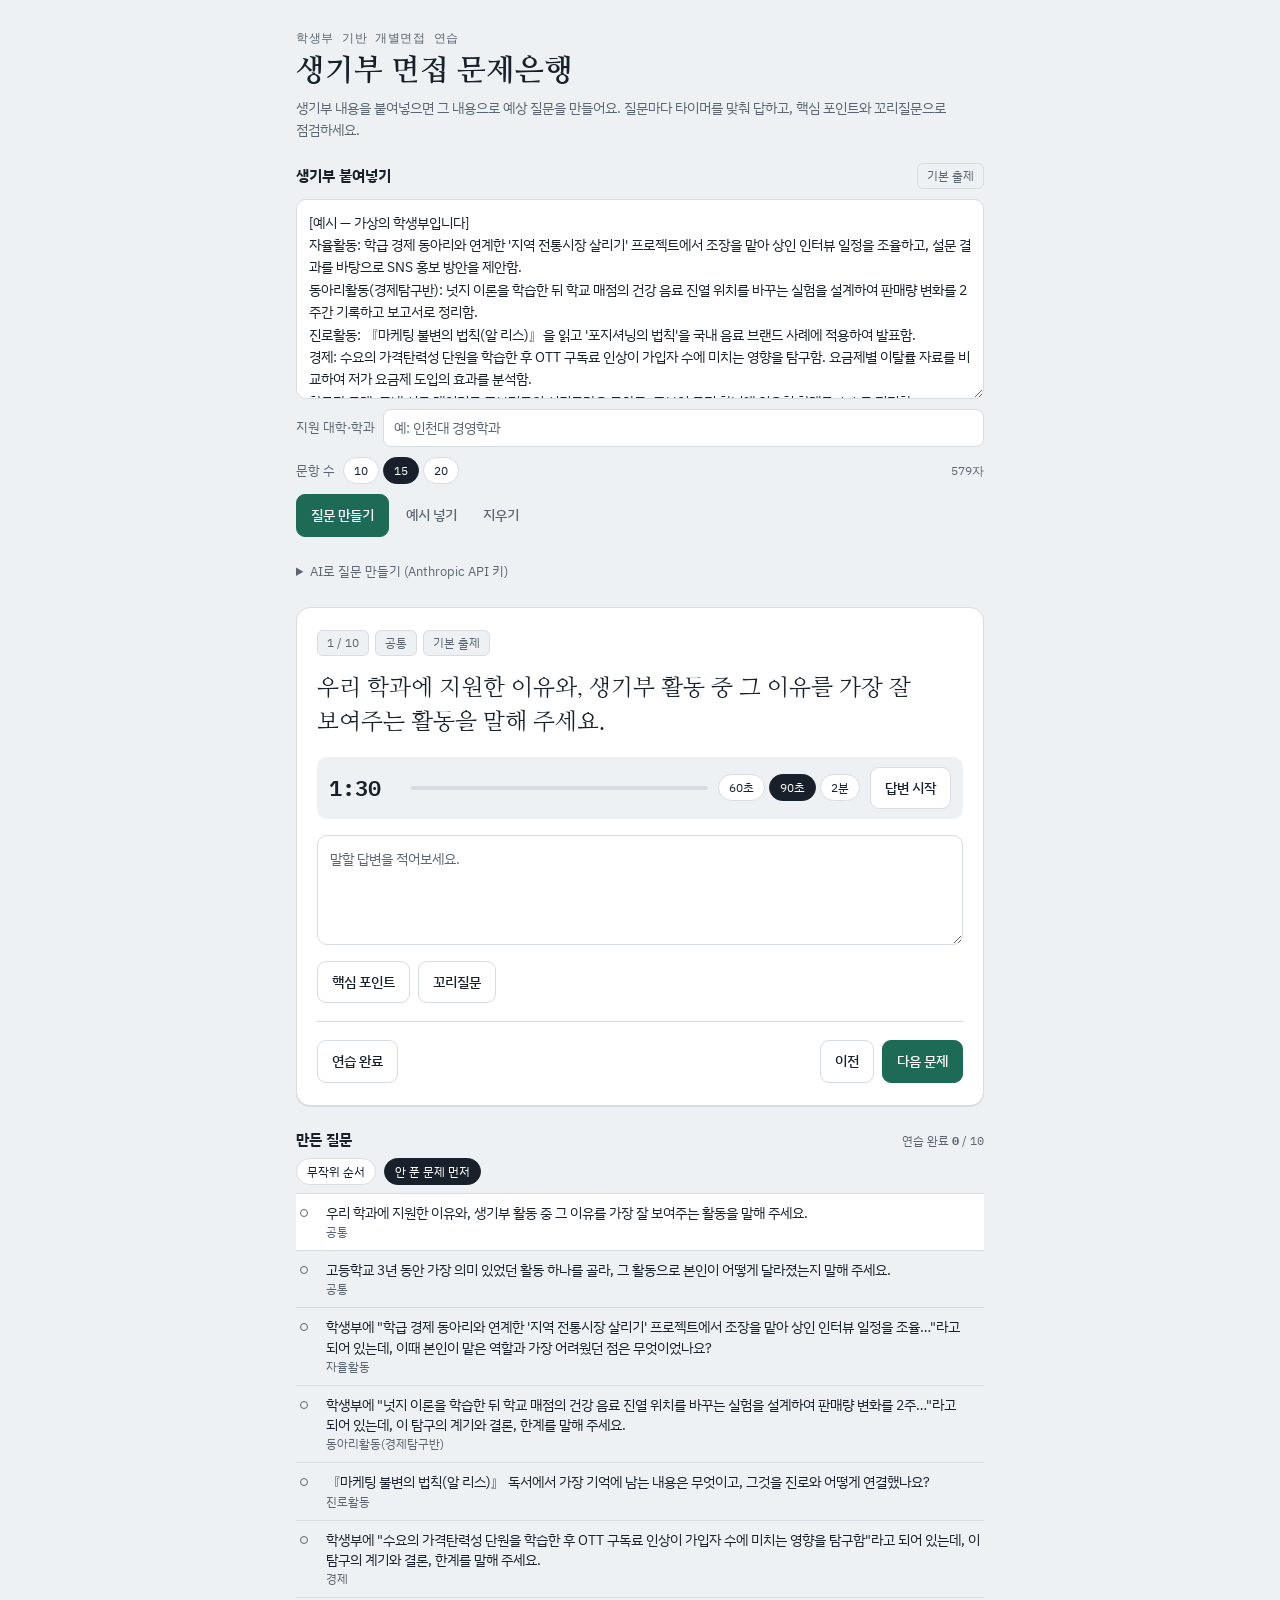
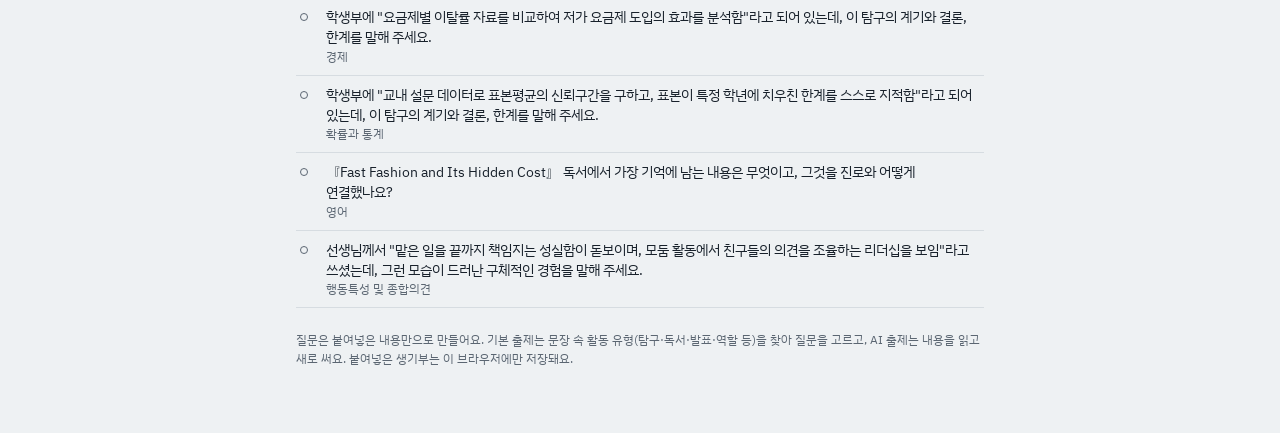
==== commit ce4f0925: "Interview page: generate questions from pasted 생기부 text Co-Authored-By: Claude Opus 5.5 <noreply@ant" ====
--- a/interview/index.html
+++ b/interview/index.html
@@ -8,7 +8,7 @@
 <link rel="preconnect" href="https://fonts.googleapis.com">
 <link rel="stylesheet" href="https://fonts.googleapis.com/css2?family=IBM+Plex+Sans+KR:wght@400;500;600;700&family=Nanum+Myeongjo:wght@700;800&family=IBM+Plex+Mono:wght@500;600&display=swap">
 <style>
-/* Layout: one column like a 학생부 cue card — filters, the drawn question card, then the full question index */
+/* Layout: one column — paste the record, then a drawn question card, then the generated question list */
 :root{
   --bg:#EEF1F3; --paper:#FFFFFF; --ink:#18212B; --muted:#5B6672; --line:#D6DCE1;
   --accent:#1D6B57; --accent-soft:#DCEDE6; --mark:#E9F5A8; --warn:#B4472B; --warn-soft:#F8E3DC; --ai:#3B4FA0; --ai-soft:#E3E7F6;
@@ -28,27 +28,34 @@
 header{display:flex;flex-direction:column;gap:6px}
 .eyebrow{font-family:var(--f-mono);font-size:12px;letter-spacing:.06em;color:var(--muted)}
 h1{font-family:var(--f-display);font-size:30px;line-height:1.25;margin:0;text-wrap:balance}
-.progress-line{display:flex;align-items:center;gap:10px;font-size:13px;color:var(--muted)}
-.bar{flex:1;height:6px;background:var(--line);border-radius:3px;overflow:hidden;max-width:240px}
-.bar i{display:block;height:100%;background:var(--accent);width:0;transition:width .3s}
+h2{font-size:15px;margin:0}
+.lede{margin:0;color:var(--muted);font-size:14px;word-break:keep-all}
 .num{font-family:var(--f-mono);font-variant-numeric:tabular-nums}
 
-.filters{display:flex;flex-direction:column;gap:10px}
-.frow{display:flex;align-items:center;gap:8px;flex-wrap:wrap}
-.flabel{font-size:12px;color:var(--muted);width:52px;flex-shrink:0}
-.chip{appearance:none;border:1px solid var(--line);background:var(--paper);color:var(--ink);font:inherit;font-size:13px;padding:5px 12px;border-radius:999px;cursor:pointer}
+.input{display:flex;flex-direction:column;gap:10px}
+.row{display:flex;align-items:center;gap:8px;flex-wrap:wrap}
+.row label{font-size:13px;color:var(--muted)}
+input[type=text],input[type=password],select{font:inherit;font-size:14px;padding:7px 10px;border-radius:8px;border:1px solid var(--line);background:var(--paper);color:var(--ink);min-width:0;flex:1 1 180px;max-width:100%}
+textarea{width:100%;resize:vertical;font:inherit;font-size:14px;line-height:1.6;padding:12px;border-radius:10px;border:1px solid var(--line);background:var(--paper);color:var(--ink)}
+textarea::placeholder,input::placeholder{color:var(--muted)}
+#record{min-height:200px}
+.mode{font-size:12px;padding:2px 9px;border-radius:6px}
+.mode.ai{background:var(--ai-soft);color:var(--ai)}
+.mode.rule{background:var(--bg);color:var(--muted);border:1px solid var(--line)}
+.chip{appearance:none;border:1px solid var(--line);background:var(--paper);color:var(--ink);font:inherit;font-size:12px;padding:3px 10px;border-radius:999px;cursor:pointer}
 .chip[aria-pressed="true"]{background:var(--ink);color:var(--paper);border-color:var(--ink)}
-.chip:focus-visible,.btn:focus-visible,select:focus-visible,textarea:focus-visible,summary:focus-visible,.qlink:focus-visible{outline:2px solid var(--accent);outline-offset:2px}
-select{font:inherit;font-size:13px;padding:5px 10px;border-radius:8px;border:1px solid var(--line);background:var(--paper);color:var(--ink);max-width:100%}
+details.key{font-size:13px;color:var(--muted)}
+details.key summary{cursor:pointer;padding:4px 0}
+details.key .inner{display:flex;flex-direction:column;gap:8px;padding:8px 0 4px}
 
 .card{background:var(--paper);border:1px solid var(--line);border-radius:14px;padding:22px 20px;display:flex;flex-direction:column;gap:16px;box-shadow:0 1px 0 var(--line)}
 .meta{display:flex;flex-wrap:wrap;gap:6px}
 .tag{font-size:12px;padding:2px 9px;border-radius:6px;background:var(--bg);color:var(--muted);border:1px solid var(--line)}
-.tag.done{background:var(--accent-soft);color:var(--accent);border-color:transparent}
 .tag.ai{background:var(--ai-soft);color:var(--ai);border-color:transparent}
-.source{font-size:13px;color:var(--muted);margin-top:-6px}
+.quote{font-size:13px;color:var(--muted);border-left:2px solid var(--line);padding-left:10px;margin-top:-4px;word-break:keep-all}
 .question{font-family:var(--f-display);font-size:23px;line-height:1.5;margin:0;text-wrap:pretty;word-break:keep-all}
 .intent{font-size:13px;color:var(--ai);margin-top:-8px}
+.empty{color:var(--muted);font-size:14px}
 
 .timer{display:flex;align-items:center;gap:10px;flex-wrap:wrap;padding:10px 12px;border-radius:10px;background:var(--bg)}
 .clock{font-family:var(--f-mono);font-size:22px;font-weight:600;font-variant-numeric:tabular-nums;min-width:72px}
@@ -57,10 +64,7 @@
 .tbar i{display:block;height:100%;width:0;background:var(--accent)}
 .tbar.over i{background:var(--warn)}
 .seg{display:flex;gap:4px}
-.seg .chip{padding:3px 9px;font-size:12px}
-
-textarea{width:100%;min-height:110px;resize:vertical;font:inherit;font-size:14px;line-height:1.6;padding:12px;border-radius:10px;border:1px solid var(--line);background:var(--paper);color:var(--ink)}
-textarea::placeholder{color:var(--muted)}
+#answer{min-height:110px}
 
 .actions{display:flex;flex-wrap:wrap;gap:8px}
 .btn{appearance:none;font:inherit;font-size:14px;font-weight:500;padding:9px 14px;border-radius:9px;border:1px solid var(--line);background:var(--paper);color:var(--ink);cursor:pointer;display:inline-flex;align-items:center;gap:6px}
@@ -69,32 +73,31 @@
 .btn.ai{background:var(--ai-soft);border-color:transparent;color:var(--ai)}
 .btn:disabled{opacity:.5;cursor:default}
 .btn.ok[aria-pressed="true"]{background:var(--accent-soft);color:var(--accent);border-color:transparent}
+.btn.ghost{border-color:transparent;background:transparent;color:var(--muted);padding-inline:8px}
 .spacer{flex:1}
+.chip:focus-visible,.btn:focus-visible,select:focus-visible,input:focus-visible,textarea:focus-visible,summary:focus-visible,.qlink:focus-visible{outline:2px solid var(--accent);outline-offset:2px}
 
 .panel{border-left:3px solid var(--accent);padding:4px 0 4px 14px;display:flex;flex-direction:column;gap:6px}
 .panel.follow{border-color:var(--muted)}
-.panel.caution{border-color:var(--warn);background:var(--warn-soft);padding:10px 14px;border-radius:0 8px 8px 0}
 .panel h3{margin:0;font-size:12px;letter-spacing:.04em;color:var(--muted);font-weight:600}
 .panel ul{margin:0;padding-left:18px;display:flex;flex-direction:column;gap:3px}
-.panel mark{background:var(--mark);color:inherit;padding:0 2px;border-radius:2px}
 .feedback{background:var(--ai-soft);border-radius:10px;padding:14px 16px;white-space:pre-wrap;word-break:keep-all;font-size:14px;line-height:1.7}
 .feedback .h{display:block;font-weight:700;color:var(--ai);margin-top:8px}
 .feedback .h:first-child{margin-top:0}
-.note{font-size:12px;color:var(--muted)}
+.note{font-size:12px;color:var(--muted);word-break:keep-all}
+.note.err{color:var(--warn)}
 .divider{height:1px;background:var(--line);margin:2px 0}
 
-.index h2{font-size:15px;margin:0 0 8px}
-details{border-top:1px solid var(--line)}
-details:last-child{border-bottom:1px solid var(--line)}
-summary{cursor:pointer;padding:12px 2px;font-weight:600;font-size:14px;display:flex;justify-content:space-between;gap:8px}
-summary .num{color:var(--muted);font-weight:500;font-size:12px}
-.qlist{list-style:none;margin:0 0 12px;padding:0;display:flex;flex-direction:column}
-.qlink{all:unset;cursor:pointer;display:grid;grid-template-columns:18px 1fr;gap:8px;padding:7px 4px;border-radius:6px;font-size:13.5px;line-height:1.5;word-break:keep-all}
+.listhead{display:flex;justify-content:space-between;align-items:baseline;gap:8px;margin-bottom:6px}
+.qlist{list-style:none;margin:0;padding:0;display:flex;flex-direction:column;border-top:1px solid var(--line)}
+.qlist li{border-bottom:1px solid var(--line)}
+.qlink{all:unset;box-sizing:border-box;cursor:pointer;display:grid;grid-template-columns:18px 1fr;gap:8px;padding:9px 4px;width:100%;font-size:13.5px;line-height:1.5;word-break:keep-all}
 .qlink:hover{background:var(--paper)}
+.qlink.cur{background:var(--paper)}
 .qlink .dot{width:8px;height:8px;border-radius:50%;border:1.5px solid var(--muted);margin-top:6px}
 .qlink.practiced .dot{background:var(--accent);border-color:var(--accent)}
 .qlink small{display:block;color:var(--muted);font-size:12px}
-footer{font-size:12px;color:var(--muted)}
+footer{font-size:12px;color:var(--muted);word-break:keep-all}
 @media (max-width:480px){h1{font-size:25px}.question{font-size:20px}.card{padding:18px 16px}}
 @media (prefers-reduced-motion:reduce){*{transition:none!important}}
 </style>
@@ -103,28 +106,42 @@
 <body>
 <div class="wrap">
   <header>
-    <div class="eyebrow">노션 「생기부 정리」 기준 · 10/26 원문 대조본</div>
+    <div class="eyebrow">학생부 기반 개별면접 연습</div>
     <h1>생기부 면접 문제은행</h1>
-    <div class="progress-line"><span>연습 완료 <b class="num" id="doneCount">0</b> / <span class="num" id="totalCount">0</span></span><div class="bar"><i id="doneBar"></i></div></div>
+    <p class="lede">생기부 내용을 붙여넣으면 그 내용으로 예상 질문을 만들어요. 질문마다 타이머를 맞춰 답하고, 핵심 포인트와 꼬리질문으로 점검하세요.</p>
   </header>
 
-  <section class="filters" aria-label="출제 범위">
-    <div class="frow"><span class="flabel">학년</span><div class="frow" id="fGrade"></div></div>
-    <div class="frow"><span class="flabel">영역</span><div class="frow" id="fArea"></div></div>
-    <div class="frow"><span class="flabel">옵션</span>
-      <button class="chip" id="fDone" aria-pressed="false">정리노트 활동만</button>
-      <button class="chip" id="fFresh" aria-pressed="true">안 푼 문제 먼저</button>
-    </div>
-    <div class="frow"><span class="flabel">면접</span>
-      <select id="univ" aria-label="지원 대학">
-        <option>인천대 경영학과</option><option>명지대 경제학과</option><option>가톨릭대 경제학과</option><option>수원대 경영공학대학</option>
-      </select>
-    </div>
+  <section class="input" aria-label="생기부 입력">
+    <div class="row"><h2>생기부 붙여넣기</h2><span class="spacer"></span><span class="mode rule" id="modeTag">기본 출제</span></div>
+    <textarea id="record" placeholder="창체, 세특, 행동특성 등 생기부 내용을 그대로 붙여넣으세요. 과목명이나 영역명이 줄 앞에 있으면 출처로 표시돼요."></textarea>
+    <div class="row">
+      <label for="major">지원 대학·학과</label>
+      <input type="text" id="major" placeholder="예: 인천대 경영학과">
+    </div>
+    <div class="row">
+      <label>문항 수</label>
+      <div class="seg" id="countSeg"></div>
+      <span class="spacer"></span>
+      <span class="note num" id="charCount">0자</span>
+    </div>
+    <div class="actions">
+      <button class="btn primary" id="btnMake">질문 만들기</button>
+      <button class="btn ghost" id="btnSample">예시 넣기</button>
+      <button class="btn ghost" id="btnClear">지우기</button>
+    </div>
+    <div class="note" id="makeNote"></div>
+    <details class="key" id="keyBox" hidden>
+      <summary>AI로 질문 만들기 (Anthropic API 키)</summary>
+      <div class="inner">
+        <div>키를 넣으면 기본 출제 대신 Claude가 생기부를 읽고 질문과 답변 피드백을 만들어요. 키는 이 브라우저에만 저장되고, 요청은 브라우저에서 Anthropic으로 바로 가요. 사용 요금은 키 주인에게 청구돼요.</div>
+        <div class="row"><input type="password" id="apiKey" placeholder="sk-ant-..." autocomplete="off"><button class="btn" id="btnKey">저장</button></div>
+      </div>
+    </details>
   </section>
 
   <article class="card" id="card" aria-live="polite">
     <div class="meta" id="meta"></div>
-    <div class="source" id="source"></div>
+    <div class="quote" id="quote" hidden></div>
     <p class="question" id="question"></p>
     <div class="intent" id="intent" hidden></div>
 
@@ -135,7 +152,7 @@
       <button class="btn" id="tBtn">답변 시작</button>
     </div>
 
-    <textarea id="answer" placeholder="말할 답변을 적어보세요. AI 피드백은 이 내용을 기준으로 봐요."></textarea>
+    <textarea id="answer" placeholder="말할 답변을 적어보세요."></textarea>
 
     <div class="actions">
       <button class="btn" id="btnPoints">핵심 포인트</button>
@@ -143,8 +160,7 @@
       <button class="btn ai" id="btnFeedback" hidden>AI 피드백</button>
     </div>
 
-    <div class="panel" id="pPoints" hidden><h3>답변에 꼭 넣을 것</h3><ul id="points"></ul></div>
-    <div class="panel caution" id="pCaution" hidden><h3>주의</h3><div id="caution"></div></div>
+    <div class="panel" id="pPoints" hidden><h3>답변에 넣을 것</h3><ul id="points"></ul></div>
     <div class="panel follow" id="pFollow" hidden><h3>예상 꼬리질문</h3><div id="follow"></div></div>
     <div id="fbWrap" hidden><div class="feedback" id="feedback"></div><div class="actions" style="margin-top:8px"><button class="btn" id="fbStop" hidden>멈추기</button></div></div>
 
@@ -152,264 +168,265 @@
     <div class="actions">
       <button class="btn ok" id="btnDone" aria-pressed="false">연습 완료</button>
       <span class="spacer"></span>
+      <button class="btn" id="btnPrev">이전</button>
       <button class="btn primary" id="btnNext">다음 문제</button>
     </div>
-    <div class="actions" id="aiRow" hidden>
-      <button class="btn ai" id="btnGen">이 활동으로 새 질문</button>
-      <button class="btn ai" id="btnMix">활동 2개 엮은 질문</button>
-    </div>
-    <div class="note" id="aiNote"></div>
   </article>
 
-  <section class="index">
-    <h2>전체 문제</h2>
-    <div id="index"></div>
+  <section>
+    <div class="listhead"><h2>만든 질문</h2><span class="note">연습 완료 <b class="num" id="doneCount">0</b> / <span class="num" id="totalCount">0</span></span></div>
+    <div class="row" style="margin-bottom:8px"><button class="chip" id="fShuffle" aria-pressed="false">무작위 순서</button><button class="chip" id="fFresh" aria-pressed="true">안 푼 문제 먼저</button></div>
+    <ul class="qlist" id="qlist"></ul>
   </section>
 
-  <footer>문제는 학생부에 적힌 내용만으로 만들었어요. 활동 세부 답변은 노션 「생기부 면접준비 노트」 ①~⑰과 함께 보세요.</footer>
+  <footer>질문은 붙여넣은 내용만으로 만들어요. 기본 출제는 문장 속 활동 유형(탐구·독서·발표·역할 등)을 찾아 질문을 고르고, AI 출제는 내용을 읽고 새로 써요. 붙여넣은 생기부는 이 브라우저에만 저장돼요.</footer>
 </div>
 
 <script>
-const PROFILE = "고3 학생. 희망 진로: 사업가/경영인, 상경계열, 마케팅·브랜딩·소비자행동. 행발: 1학년 솔직담백·낙천적·주체적 사고, 사업가 희망 설정 / 2학년 평소 차분하나 프로젝트에서 열정적, 리더십, 경영학 전공 희망, 체계적 자기관리 / 3학년 미기재.";
-
-// g: 학년(0=공통), a: 영역, n: 정리노트 번호, t: 활동명, d: 학생부 내용, q: [질문, 핵심포인트[], 꼬리질문, 주의?]
-const ACTS = [
- {g:0,a:"공통",t:"지원 동기·진로",d:"진로 사업가/경영인. 마케팅·브랜딩·소비자행동 관심. 1학년 '돈의 속성' 독서로 사업가 목표 재설정, 2학년 경영학 전공 희망.",q:[
-  ["우리 학과에 지원한 이유와 입학 후 공부하고 싶은 분야를 말해 주세요.",["1학년 '돈의 속성' 독서 → 사업가 목표","마케팅·브랜딩·소비자행동으로 좁혀진 과정","학년별 대표 활동 1~2개로 근거","입학 후 배우고 싶은 과목·분야"],"졸업 후 구체적으로 어떤 일을 하고 싶나요?"],
-  ["1분 동안 자기소개를 해 주세요.",["한 문장 정체성(소비자 심리로 브랜드를 설계하는 사람 등)","대표 활동 2개: 문제 → 행동 → 배운 점","지원 학과와 연결하며 마무리"],"방금 말한 활동 중 가장 힘들었던 순간은?"]]},
- {g:0,a:"공통",t:"행동특성 — 리더십·자기관리",d:"2학년 행발: 평소 차분하나 프로젝트에서 열정적, 리더십, 체계적 자기관리. 2학년 방한단 토론 조장, 영어II 조별프로젝트 리더 역할.",q:[
-  ["선생님이 '평소엔 차분하지만 프로젝트에선 열정적'이라고 쓰셨는데, 그런 모습이 드러난 사례가 있나요?",["구체적 프로젝트 하나(방한단 토론 조장 등)","차분함 → 몰입으로 바뀌는 계기","팀원에게 준 영향"],"리더를 맡았을 때 갈등은 어떻게 해결했나요?"]]},
- {g:0,a:"성적",t:"2학년 2학기 성적 변화",d:"2학년 1→2학기: 한국사3→4, 영어3→4, 동아시아사3→4, 경제3→4. 3학년 1학기 생활과윤리1, 영어독해작문2.",q:[
-  ["2학년 2학기에 여러 과목 등급이 한 단계씩 내려갔는데, 이유와 이후 어떻게 대처했나요?",["원인을 핑계 없이 짧게 인정","공부 방식에서 바꾼 점(오답분석 등)","3학년 결과: 생활과윤리 1등급, 영어독해작문 2등급"],"경제 과목 등급이 4등급인데 경제·경영 공부에 문제는 없을까요?","변명이 길어지지 않게. 원인 1문장 → 변화 → 결과 순서로."]]},
- {g:0,a:"성적",t:"일본어 성적",d:"일본어I 5/5등급. 세특: 소원적는풍경, 히라가나 이미지메이킹, 유카타체험, 일본어 입력. 2학년 자율 일본 고교생 방한단 교류.",q:[
-  ["일본어 성적은 낮은데 일본 학생 교류에선 적극적이었네요. 어떻게 설명하겠어요?",["성적과 별개로 얻은 경험(방한단 토론 조장)","언어 장벽을 번역기·쉬운 설명으로 넘은 방법","부족한 점을 인정하는 태도"],"외국어 실력이 경영자에게 얼마나 중요하다고 보나요?"]]},
- {g:0,a:"공통",t:"봉사활동",d:"봉사 1학년 9시간(소양교육/환경교육/축제준비/수능시험장 설치), 2학년 8시간, 3학년 3시간.",q:[
-  ["봉사시간이 많지 않은 편인데, 공동체를 위해 한 활동이 있다면 말해 주세요.",["시간 대신 내용으로: 학급규칙 만들기, 축제 준비, 수능시험장 설치","고령화 사회적기업 사업계획서처럼 공동체 문제를 다룬 탐구","앞으로의 계획"],"대학에서 해보고 싶은 공동체 활동은?"]]},
-
- {g:1,a:"자율",n:1,t:"찾아가는 경제교육",d:"1학년 자율: 화폐박물관, 중앙은행 역사·역할, 물가안정 교육.",q:[
-  ["경제교육에서 중앙은행의 역할을 배웠는데, 중앙은행은 물가를 어떻게 안정시키나요?",["기준금리 조절 → 대출·소비 변화","통화량 관리","물가가 오르면 구매력이 떨어지는 이유","경제에 관심을 갖게 된 계기로 연결"],"금리가 오르면 기업의 마케팅 전략은 어떻게 바뀌어야 할까요?"]]},
- {g:1,a:"동아리",n:2,t:"통상교육 — 소득불평등·인구부족",d:"1학년 국제경제통상 동아리: 통상교육에서 소득불평등, 인구부족 문제 학습.",q:[
-  ["통상교육에서 다룬 소득불평등과 인구부족, 두 문제는 어떻게 연결된다고 보나요?",["양육·교육비 부담 → 출산 감소 고리","인구감소 → 내수시장 축소 → 기업 영향","학습하며 든 본인 생각"],"인구가 줄어드는 시장에서 기업은 무엇을 해야 할까요?","학생부 표현은 '학습'. 본인이 정책을 제안했다는 식으로 역할을 키우지 말 것."]]},
- {g:1,a:"동아리",n:17,t:"글로벌토크쇼 — 북극항로 스마트 물류기업",d:"러시아 패널과 한-러 협업 사업계획서: 북극항로 기반 스마트 물류기업. 기후변화로 열리는 아시아-유럽 물류 통로. 러시아 쇄빙선 기술·항로 데이터 + 한국 자율운항·스마트항만·5G/6G 물류관제 결합. 우즈베키스탄·튀르키예·베트남·방글라데시 패널, 글로벌기업 설계 발표.",q:[
-  ["러시아와 협업하는 사업으로 북극항로 물류기업을 구상한 이유는 무엇인가요?",["기후변화로 열리는 아시아-유럽 단축 항로","러시아: 쇄빙선 기술·항로 데이터","한국: 자율운항·스마트항만·5G/6G 관제","서로 부족한 걸 채우는 협업 구조"],"제재나 지정학 리스크가 큰데, 실제 사업이라면 어떻게 대비하겠어요?"]]},
- {g:1,a:"진로",n:4,t:"창업활동 — 시니어 생활지원 사회적기업",d:"고령화 사회적기업 사업계획서: 시니어 맞춤형 생활지원·일자리연계 플랫폼. 영시니어를 생활매니저로 양성해 고독사위험가구 돌봄, 주거환경 안전진단. 지자체 바우처+구독모델 수익구조.",q:[
-  ["사회적기업 사업계획서의 수익구조를 설명해 주세요.",["영시니어 = 일자리, 고독사위험가구 = 돌봄 수요","생활매니저·주거 안전진단 서비스","지자체 바우처 + 구독 모델","공익과 수익의 동시 달성"],"바우처 예산이 줄면 이 사업은 어떻게 버틸 수 있나요?"]]},
- {g:1,a:"진로",n:5,t:"모의주식투자 — 테슬라",d:"1학년 진로: 모의주식투자(테슬라 조사). 2학년 경제 세특: 공격형 투자, AI·반도체 집중, 분산투자전략.",q:[
-  ["모의투자에서 공격형으로 AI·반도체에 집중했다면서 분산투자 전략도 썼다고 했는데, 어떻게 함께 가능했나요?",["산업 집중 vs 종목 분산 구분","테슬라 조사에서 시작된 관심","수익보다 배운 리스크 관리"],"실제로 손실을 봤다면 무엇을 바꿨을 것 같아요?"]]},
- {g:1,a:"세특",n:3,t:"기업가정신 — 전문가상담앱 SWOT",d:"자율교육과정 '기업가정신(창업과 스타트업)': 전문가상담앱서비스 사업계획서, SWOT(강점 시공간 제약 없는 접근성, 약점 초기 인지도 부족, 기회 비대면 1:1 상담시장 성장, 위협 대형 플랫폼 경쟁) → 20대 취준생으로 타깃 좁힘.",q:[
-  ["상담앱 SWOT 분석 후 타깃을 20대 취준생으로 좁힌 이유는?",["S 접근성 / W 초기 인지도 / O 비대면 상담 성장 / T 대형 플랫폼","대형 플랫폼과 정면 경쟁 회피","인지도 약점을 좁은 타깃으로 보완"],"20대 취준생에게 처음 알리는 마케팅은 어떻게 하겠어요?"]]},
- {g:1,a:"세특",t:"'돈의 속성' 독서",d:"1학년 국어: '돈의 속성(김승호)' 독서 후 사업가 목표 재설정, 용돈관리·주식투자 시작.",q:[
-  ["'돈의 속성'을 읽고 실제로 바뀐 행동이 있나요?",["사업가 목표 재설정","용돈관리·주식투자 시작","책의 핵심 메시지 한 가지"],"돈을 버는 것과 좋은 기업을 만드는 것, 무엇이 먼저라고 보나요?"]]},
- {g:1,a:"진로",t:"'국부론' 독서",d:"1학년 진로독서: '세일즈맨(유은지)', '국부론(애덤 스미스)'.",q:[
-  ["'국부론'에서 기억에 남는 개념과 오늘날 기업에 주는 의미는?",["분업·보이지 않는 손 중 하나","오늘날 시장·기업 사례에 적용","한계도 함께 언급하면 좋음"],"보이지 않는 손이 실패하는 경우는 어떤 때일까요?"]]},
-
- {g:2,a:"자율",t:"일본 고교생 방한단 교류",d:"2학년 자율: 일본 친구들이 각 반 수업 함께 들음. 국어 시간 일본 친구 포함 조의 조장, 『운수 좋은 날』 토론 진행. 번역기 활용·어려운 단어 쉽게 풀이·시대 맥락 설명. 배운 점: 리더십은 서로의 배경을 이해하고 다양한 관점을 엮는 조율 능력.",q:[
-  ["일본 학생과 함께한 토론에서 조장으로서 가장 어려웠던 점과 해결 방법은?",["일본 친구들이 『운수 좋은 날』 내용을 이해 못함","번역기 + 쉬운 단어 + 시대 맥락 설명","배운 점: 리더십 = 관점을 엮는 조율"],"그 경험이 다국적 팀에서 일할 때 어떻게 쓰일까요?"]]},
- {g:2,a:"동아리",t:"EU 탄소국경조정제도",d:"2학년 국제경제통상부: EU 탄소국경조정제도-한국무역 영향 보고서·발표. ESG특강(그린워싱 비판), 넛지이론, 복리 재정의.",q:[
-  ["EU 탄소국경조정제도가 한국 수출기업에 어떤 영향을 준다고 분석했나요?",["탄소 배출량 많은 수입품에 비용 부과","철강 등 탄소집약 업종 부담","기업 대응: 감축 투자·데이터 관리"],"이 제도가 보호무역이라는 비판에 대해 어떻게 생각하나요?"]]},
- {g:2,a:"진로",n:6,t:"학습용 도서 공유 플랫폼",d:"2학년 진로활동: 학습용 도서 공유 플랫폼 프로젝트.",q:[
-  ["도서 공유 플랫폼 프로젝트에서 어떤 문제를 해결하려 했고, 본인은 무엇을 했나요?",["문제 정의(교재 비용·버려지는 책 등)","플랫폼 작동 방식","본인 역할과 결과"],"사용자가 책을 안 돌려주면 어떻게 하죠?","세부는 노션 정리노트 ⑥ 기준으로. 학생부에 없는 성과(실제 이용자 수 등)는 말하지 말 것."]]},
- {g:2,a:"세특",n:7,t:"경제 — 신생 브랜드 가격전략(산산기어)",d:"가격결정 단원 후 중고시장 활성화가 신생상표 가격전략에 미치는 영향 탐구. 산산기어 사례, PUMA 콜라보 시기. 저가 형성 → 기준가격 하락 → 정가 저항↑ → 수익구조 불안정, 연역적 분석. 기업에 이메일 질의(회신 못 받음).",q:[
-  ["중고시장 활성화가 신생 브랜드 가격전략에 어떤 영향을 준다고 결론 내렸나요?",["중고 저가 형성 → 소비자 기준가격 하락","정가 구매 저항 ↑ → 수익구조 불안정","PUMA 콜라보 시기 산산기어 사례","연역적 분석 + 기업에 직접 질의"],"기업 회신을 못 받았는데 결론을 어떻게 신뢰할 수 있죠?"],
-  ["본인이 산산기어 마케팅 담당자라면 중고시장 문제에 어떻게 대응하겠어요?",["리셀 자체를 막기보다 브랜드 가치 관리","정품 인증·공식 리셀 등 가격 신호 관리","탐구에서 나온 기준가격 개념과 연결"],"오히려 리셀 열기가 브랜드에 이익인 경우는 없을까요?"]]},
- {g:2,a:"세특",t:"군중심리 독서",d:"2학년 윤리와사상: 군중심리(귀스타브 르봉) 독서, 칸트 적용한 계급화·빈부격차 분석. 3학년 진로: 같은 책 '현명한 존재는 무리에 섞이지 않는다' 독서, 책 개념을 SNS 알고리즘 현상에 본인이 적용.",q:[
-  ["『군중심리』 내용을 SNS 알고리즘과 연결한 이유는?",["르봉: 군중 속 개인은 판단력이 약해짐","오늘날 알고리즘이 비슷한 반응을 증폭","마케터로서의 시사점과 윤리"],"이런 군중심리를 마케팅에 이용하는 건 괜찮은가요?","책에 SNS 내용은 없음. '책 개념을 제가 현대 현상에 적용했다'고 말할 것."]]},
- {g:2,a:"세특",t:"수학 — 등비수열·한계비용",d:"수학I: 등차·등비수열 구조적 차이, 저축/금융 실생활 적용. 동아리 '복리 재정의'. 수학II: 함수의 극한·한계비용, 경영학 이론 결합.",q:[
-  ["수학II에서 극한을 한계비용과 연결했는데, 한계비용이 경영에서 왜 중요하죠?",["생산 1단위 추가 비용 = 미분 개념","가격·생산량 결정 기준","등비수열-복리처럼 수학을 경제에 적용한 다른 사례"],"한계비용이 거의 0인 디지털 상품은 가격을 어떻게 정해야 할까요?"]]},
- {g:2,a:"세특",t:"진로영어 — 브랜드 정체성",d:"진로영어: 영문기사 분석(브랜드 정체성, 미국 관세정책, 대선 사전투표), 나만의 브랜드/로고 구상, 미래 이력서 쓰기, AI로 이재용 가상인터뷰 구성.",q:[
-  ["진로영어에서 구상한 나만의 브랜드를 소개하고, 브랜드 정체성을 어떻게 정의했는지 말해 주세요.",["브랜드 정체성 기사에서 얻은 개념","본인 브랜드의 핵심 가치·타깃","로고에 담은 의미"],"좋은 브랜드와 유명한 브랜드의 차이는 뭘까요?"]]},
- {g:2,a:"세특",t:"교과융합 — 영시 'Refugees'",d:"영시 'Refugees(Brian Bilston)' — 난민수용 국제사회 찬반 비교·윤리쟁점 보고서.",q:[
-  ["'Refugees' 시를 읽고 난민 수용 찬반을 비교했는데, 본인 입장은?",["시의 구조(거꾸로 읽으면 뜻이 바뀜)","찬반 근거 한 가지씩","경제적 관점(노동력·사회비용) 추가"],"기업이 난민 고용에 참여한다면 어떤 효과가 있을까요?"]]},
-
- {g:3,a:"자율",t:"'세계와 나' — 외국인근로자와 경제적 상생",d:"3학년 자율: 학급특색 국제갈등-경제협력 모둠탐구(유럽통합/한중무역/미중갈등), '세계와 나' 프로젝트(외국인근로자 유입-경제적 상생, UN지속가능발전목표).",q:[
-  ["외국인근로자 유입이 경제적 상생이 되려면 어떤 조건이 필요하다고 봤나요?",["인력 부족 업종 보완","공정한 처우·정착 지원","UN SDGs와 연결"],"미중갈등이 한국 기업에 주는 기회는 무엇일까요?"]]},
- {g:3,a:"진로",n:8,t:"패스트패션 샘플제작 개선",d:"주제탐구 '패스트패션 샘플제작 환경개선을 통한 환경오염 감축 및 원가절감 방안'. 진로활동①: 매몰비용·물류탄소배출 분석, 아디다스 3D 가상 프로토타이핑·한섬 디지털 의류제작 사례, 구독형 가상샘플링 플랫폼·공공원단DB 제안, 샘플 업사이클링 보고서.",q:[
-  ["샘플 제작을 바꾸면 환경오염과 원가를 동시에 줄일 수 있다고 본 근거는?",["버려지는 샘플 = 매몰비용 + 물류 탄소","아디다스 3D 프로토타이핑, 한섬 디지털 의류","구독형 가상샘플링 플랫폼·공공원단DB 제안","업사이클링"],"초기 투자비 때문에 중소 브랜드는 못 쓰지 않을까요?"]]},
- {g:3,a:"동아리",n:9,t:"전쟁·공급망위기와 의류기업 영업이익률",d:"시사탐구부: 전쟁-공급망위기가 의류기업 영업이익률에 미치는 영향, 물가상승기 소비자 손실회피성향·브랜드가치.",q:[
-  ["전쟁 같은 공급망 위기가 의류기업 영업이익률을 어떻게 떨어뜨리나요?",["원자재·물류비 상승 → 원가 ↑","가격 전가 한계 → 마진 축소","손실회피성향: 소비자는 인상에 민감","브랜드가치가 높으면 가격 전가가 쉬움"],"원가가 오를 때 가격을 올릴지, 품질을 줄일지 어떻게 결정하겠어요?","시사탐구부는 작년 활동. '최근에'처럼 시기를 섞지 말 것."]]},
- {g:3,a:"동아리",n:10,t:"생성형AI 마케팅 윤리 가이드라인",d:"시사탐구부: 생성형AI 마케팅 윤리 가이드라인, 자율규제안 제안. 정리노트: AI 광고 표시 의무는 광고주에게, 미표시 광고를 방치한 플랫폼도 공동 책임.",q:[
-  ["AI로 만든 광고가 소비자를 속였다면 누가 책임져야 한다고 보나요?",["광고주·대행사·플랫폼 중 책임 주체 문제","표시 의무는 이익을 보는 광고주","방치한 플랫폼 공동 책임","법 규제보다 빠른 자율규제안"],"자율규제가 지켜지지 않으면 어떻게 하죠?"]]},
- {g:3,a:"세특",n:11,t:"마케팅과광고 — 구도심 상권분석",d:"마케팅과광고(공동교육과정): 자기소개 광고활동, 구도심 상권분석(야시장/밤거리관광), 해외 패션브랜드 SWOT·STP·4P 분석보고서, 아시아 여행상품기획 팀프로젝트.",q:[
-  ["구도심 상권을 살리는 방안으로 야시장·밤거리관광을 제안한 이유는?",["구도심의 문제(낮 유동인구 부족 등)","야간 콘텐츠로 체류시간 ↑","교과융합 유동인구-매출 통계와 연결"],"야시장이 한때 유행으로 끝나지 않게 하려면?"]]},
- {g:3,a:"세특",n:12,t:"해외 패션브랜드 SWOT·STP·4P",d:"마케팅과광고: 해외 패션브랜드 SWOT·STP·4P 분석보고서.",q:[
-  ["분석한 패션브랜드의 STP를 설명하고, 4P 중 가장 개선이 필요한 부분을 꼽아 주세요.",["브랜드명과 선택 이유","세분화 → 타깃 → 포지셔닝","4P 중 하나를 골라 근거와 개선안"],"그 브랜드가 한국 시장에 들어온다면 무엇을 바꿔야 할까요?"]]},
- {g:3,a:"세특",n:13,t:"아시아 여행상품기획 팀프로젝트",d:"마케팅과광고: 아시아 여행상품기획 팀프로젝트.",q:[
-  ["여행상품을 기획할 때 타깃 고객을 어떻게 정했고, 본인은 팀에서 무엇을 맡았나요?",["타깃 설정 근거","상품의 차별점","본인 역할과 팀 협업 방식"],"팀원과 의견이 갈렸을 때 어떻게 정리했나요?"]]},
- {g:3,a:"세특",n:14,t:"생활과과학 — 한정판의 유혹",d:"생활과과학: '한정판의 유혹' — 측좌핵 보상예측오류, 희소성 마케팅 기업윤리.",q:[
-  ["사람들이 한정판에 끌리는 이유를 뇌과학으로 설명해 주세요.",["측좌핵·도파민 보상 시스템","보상예측오류: 예상보다 큰 보상에 반응","희소성 마케팅의 윤리 문제"],"희소성 마케팅은 소비자 기만일까요, 정당한 전략일까요?"]]},
- {g:3,a:"세특",n:15,t:"교과융합 — 유동인구와 상권매출",d:"교과융합프로젝트: 유동인구가 상권매출에 미치는 영향 통계적추정·경영적분석(신뢰구간, 표본 우편향 인식).",q:[
-  ["유동인구와 상권매출 분석에서 표본이 한쪽으로 치우쳤다는 걸 어떻게 알았고, 결론에 어떤 영향을 줬나요?",["신뢰구간으로 매출 추정","표본 우편향 인식","한계를 인정한 해석"],"유동인구가 많아도 매출이 낮은 상권은 왜 그럴까요?"]]},
- {g:3,a:"세특",n:16,t:"확률과통계 — CPI 신뢰구간",d:"확률과통계: 조건부확률·표본평균 신뢰구간, '벌거벗은 통계학(찰스 윌런)' 독서(평균회귀-경영성과평가 적용), CPI 변동 통계분석(95%신뢰구간, 선제경보시스템 제안).",q:[
-  ["CPI 분석에서 95% 신뢰구간을 이용해 어떤 경보시스템을 제안했나요?",["95% 신뢰구간의 의미","구간을 벗어나면 이상 신호","기업이 가격·재고 결정에 쓰는 방법"],"평균회귀 개념을 경영성과 평가에 적용하면 어떤 오류를 막을 수 있죠?"]]},
- {g:3,a:"세특",t:"경제수학 — 라퍼곡선·행동경제학",d:"경제수학: 법인세와 기업구조(라퍼곡선, 한계세율), 한국은행 기준금리 기사분석, '행동경제학' 독서(기댓값+심리적가중치).",q:[
-  ["라퍼곡선으로 법인세 인하 효과를 설명할 수 있을까요?",["세율 ↑ → 어느 지점 이후 세수 ↓","한계세율과 기업 투자 결정","현실 적용의 한계"],"행동경제학에서 말하는 심리적 가중치는 기댓값 계산과 어떻게 다른가요?"]]},
- {g:3,a:"세특",t:"영어독해와작문 — AI 동적 가격책정",d:"영어독해와작문: 오답분석 포트폴리오, 학문융합에세이(경영학+AI 동적 가격책정).",q:[
-  ["AI 동적 가격책정의 장점과 소비자 입장에서의 문제점은?",["수요에 따라 실시간 가격 조정","수익·재고 최적화","가격 차별·불신 문제"],"공정하게 쓰려면 어떤 기준이 필요할까요?"]]},
- {g:3,a:"세특",t:"그린워싱 — 정치와법·생활과윤리",d:"정치와법: 그린워싱 규제 탐구계획(공정거래위원회 표시광고법). 생활과윤리: '그린워싱과 소비자 기만' 보고서(칸트 의무론/공리주의). 2학년 ESG특강 그린워싱 비판.",q:[
-  ["그린워싱을 여러 과목에서 다뤘는데, 법과 윤리 관점에서 각각 어떻게 봤나요?",["법: 공정위 표시광고법 규제","윤리: 칸트 의무론(속임 자체가 잘못) vs 공리주의(결과)","2학년 ESG특강부터 이어진 관심"],"마케터로서 친환경 메시지를 정직하게 전하는 방법은?"]]},
- {g:3,a:"세특",t:"사회문화 — 노사갈등",d:"사회문화: 노사갈등 갈등론적 분석(대기업 사례, 노사공동결정제 제안), 문화자본 대물림 논술(부르디외 아비투스). 생활과윤리: '알고리즘 경영시대의 노동효율성과 인간존엄성'.",q:[
-  ["노사갈등 해법으로 노사공동결정제를 제안한 이유는?",["갈등론 관점: 이해관계 충돌은 구조적","노동자 경영 참여로 신뢰 확보","도입 시 한계(의사결정 지연 등)"],"알고리즘이 노동자를 관리하는 시대에 인간존엄성은 어떻게 지킬 수 있을까요?"]]},
- {g:3,a:"세특",t:"토론과논술 — 최저임금 인상",d:"토론과논술활용: 촉법소년 연령하향 논설문, 최저임금인상 찬성글.",q:[
-  ["최저임금 인상에 찬성하는 글을 썼는데, 자영업자 부담에 대해선 어떻게 반박하나요?",["찬성 근거: 소득 → 소비 증가","반론 인정: 소상공인 비용 부담","보완책 제시"],"경영자가 된다면 같은 입장을 유지할 건가요?"]]}
+const $=id=>document.getElementById(id);
+const store={get(k,d){try{const v=localStorage.getItem(k);return v==null?d:JSON.parse(v)}catch(e){return d}},set(k,v){try{localStorage.setItem(k,JSON.stringify(v))}catch(e){}}};
+
+const SAMPLE=`[예시 — 가상의 학생부입니다]
+자율활동: 학급 경제 동아리와 연계한 '지역 전통시장 살리기' 프로젝트에서 조장을 맡아 상인 인터뷰 일정을 조율하고, 설문 결과를 바탕으로 SNS 홍보 방안을 제안함.
+동아리활동(경제탐구반): 넛지 이론을 학습한 뒤 학교 매점의 건강 음료 진열 위치를 바꾸는 실험을 설계하여 판매량 변화를 2주간 기록하고 보고서로 정리함.
+진로활동: 『마케팅 불변의 법칙(알 리스)』을 읽고 '포지셔닝의 법칙'을 국내 음료 브랜드 사례에 적용하여 발표함.
+경제: 수요의 가격탄력성 단원을 학습한 후 OTT 구독료 인상이 가입자 수에 미치는 영향을 탐구함. 요금제별 이탈률 자료를 비교하여 저가 요금제 도입의 효과를 분석함.
+확률과 통계: 교내 설문 데이터로 표본평균의 신뢰구간을 구하고, 표본이 특정 학년에 치우친 한계를 스스로 지적함.
+영어: 'Fast Fashion and Its Hidden Cost' 기사를 읽고 패스트패션의 환경 비용에 대해 찬반 토론을 진행하며 소비자 책임을 강조함.
+행동특성 및 종합의견: 맡은 일을 끝까지 책임지는 성실함이 돋보이며, 모둠 활동에서 친구들의 의견을 조율하는 리더십을 보임.`;
+
+const state={
+  record:store.get("record",null), major:store.get("major",""), count:store.get("count",15), len:store.get("len",90),
+  qs:store.get("qs",[]), practiced:new Set(store.get("practiced",[])), order:[], pos:0,
+  shuffle:store.get("shuffle",false), fresh:store.get("fresh",true), apiKey:store.get("apiKey","")
+};
+if(state.record===null){state.record=SAMPLE;}
+$("record").value=state.record; $("major").value=state.major;
+const countChars=()=>{$("charCount").textContent=$("record").value.length.toLocaleString()+"자";};
+countChars();
+$("record").addEventListener("input",()=>{countChars();store.set("record",$("record").value);});
+$("major").addEventListener("input",()=>store.set("major",$("major").value));
+
+function chipRow(el,items,getter,setter){el.innerHTML="";items.forEach(([v,label])=>{const b=document.createElement("button");b.className="chip";b.textContent=label;b.setAttribute("aria-pressed",String(getter()===v));b.onclick=()=>{setter(v);chipRow(el,items,getter,setter);};el.appendChild(b);});}
+chipRow($("countSeg"),[[10,"10"],[15,"15"],[20,"20"]],()=>state.count,v=>{state.count=v;store.set("count",v);});
+
+// ---------- 기본 출제 (규칙 기반) ----------
+const TYPES=[
+ {k:"trait",label:"행동특성",re:/(성실|책임감|리더십|배려|주도적|열정|적극적|협력적|돋보이|보임\.|자기관리|솔직)/,
+  q:(t,s)=>`선생님께서 "${s}"라고 쓰셨는데, 그런 모습이 드러난 구체적인 경험을 말해 주세요.`,
+  p:["구체적인 장면 하나(언제·무엇을)","그때 한 행동과 이유","주변에 준 영향이나 결과"],f:"반대로 본인의 단점은 무엇이라고 생각하나요?"},
+ {k:"read",label:"독서",re:/(독서|읽고|읽은|읽으며|『)/,
+  q:(t,s)=>t?`『${t}』 독서에서 가장 기억에 남는 내용은 무엇이고, 그것을 진로와 어떻게 연결했나요?`:`학생부에 "${s}"라고 되어 있는데, 이 책에서 가장 기억에 남는 내용과 진로와의 연결점을 말해 주세요.`,
+  p:["책을 고른 계기","핵심 내용 한 가지를 자기 말로","실제 사례나 활동에 적용한 점","진로와 연결"],f:"책의 주장에 동의하지 않는 부분은 없었나요?"},
+ {k:"role",label:"역할·협업",re:/(조장|팀장|리더|대표|모둠|팀원|협업|협력하여|조율|역할을)/,
+  q:(t,s)=>`학생부에 "${s}"라고 되어 있는데, 이때 본인이 맡은 역할과 가장 어려웠던 점은 무엇이었나요?`,
+  p:["맡은 역할을 구체적으로","어려움 → 해결 행동","팀 결과와 배운 점"],f:"팀원과 의견이 갈렸을 때 어떻게 결정했나요?"},
+ {k:"present",label:"발표·토론",re:/(발표|토론|토의|논쟁|찬반)/,
+  q:(t,s)=>t?`'${t}' 발표·토론에서 본인의 핵심 주장은 무엇이었고, 어떤 반론을 받았나요?`:`학생부에 "${s}"라고 되어 있는데, 이때 본인의 핵심 주장과 받았던 반론을 말해 주세요.`,
+  p:["핵심 주장 한 문장","근거 1~2개","받은 반론과 대응"],f:"지금 다시 한다면 주장을 바꿀 부분이 있나요?"},
+ {k:"propose",label:"제안·기획",re:/(제안|기획|사업계획|아이디어|방안을|개선안)/,
+  q:(t,s)=>t?`'${t}' 제안의 근거는 무엇이고, 실제로 실행하면 어떤 문제가 생길까요?`:`학생부에 "${s}"라고 되어 있는데, 그 제안의 근거와 실행할 때 예상되는 문제를 말해 주세요.`,
+  p:["문제 상황 정의","제안 내용과 근거","실행 시 한계·비용","보완 방법"],f:"이 제안을 실제 기업이 쓰지 않는 이유가 있다면 뭘까요?"},
+ {k:"inquiry",label:"탐구",re:/(탐구|보고서|분석|조사|실험|연구|비교하여|정리함|데이터|통계|지적함|설계)/,
+  q:(t,s)=>t?`'${t}' 탐구를 하게 된 계기와 결론, 그리고 탐구의 한계는 무엇이었나요?`:`학생부에 "${s}"라고 되어 있는데, 이 탐구의 계기와 결론, 한계를 말해 주세요.`,
+  p:["탐구 계기(수업 내용·의문)","방법: 자료·분석 방식","결론 한 문장","한계와 후속 탐구"],f:"결론을 뒷받침하는 근거가 충분했다고 생각하나요?"},
+ {k:"concept",label:"개념",re:/(이론|효과|법칙|곡선|원리|모형|가설|개념|단원)/,
+  q:(t,s)=>t?`'${t}'을(를) 처음 듣는 사람에게 설명한다면 어떻게 하겠어요? 실제 사례도 들어 주세요.`:`학생부에 "${s}"라고 되어 있는데, 여기 나온 개념을 쉽게 설명하고 실제 사례에 적용해 보세요.`,
+  p:["개념을 한 문장으로 정의","쉬운 예시","경제·경영 사례 적용"],f:"이 개념이 잘 맞지 않는 경우도 있을까요?"}
 ];
-
-const AREAS = [["all","전체"],["cc","창체"],["se","세특"],["co","공통·성적"]];
-const areaGroup = a => (a==="자율"||a==="동아리"||a==="진로")?"cc":(a==="세특"?"se":"co");
-const CIRCLED = "①②③④⑤⑥⑦⑧⑨⑩⑪⑫⑬⑭⑮⑯⑰";
-
-// flatten
-const QS = [];
-ACTS.forEach((act,ai)=>act.q.forEach((x,qi)=>QS.push({id:ai+"-"+qi,act,q:x[0],p:x[1],f:x[2],c:x[3]||""})));
-
-const $ = id => document.getElementById(id);
-const store = {get(k,d){try{const v=localStorage.getItem(k);return v==null?d:JSON.parse(v)}catch(e){return d}},set(k,v){try{localStorage.setItem(k,JSON.stringify(v))}catch(e){}}};
-
-const state = {grade:store.get("grade","all"),area:store.get("area","all"),onlyDone:store.get("onlyDone",false),fresh:store.get("fresh",true),len:store.get("len",90),practiced:new Set(store.get("practiced",[])),cur:null};
-$("univ").value = store.get("univ","인천대 경영학과");
-
-// ---- filters
-function chipRow(el,items,getter,setter){
-  el.innerHTML="";
-  items.forEach(([v,label])=>{const b=document.createElement("button");b.className="chip";b.textContent=label;b.setAttribute("aria-pressed",String(getter()===v));b.onclick=()=>{setter(v);chipRow(el,items,getter,setter);};el.appendChild(b);});
-}
-chipRow($("fGrade"),[["all","전체"],["1","1학년"],["2","2학년"],["3","3학년"],["0","공통"]],()=>state.grade,v=>{state.grade=v;store.set("grade",v)});
-chipRow($("fArea"),AREAS,()=>state.area,v=>{state.area=v;store.set("area",v)});
-function toggle(id,key){const b=$(id);b.setAttribute("aria-pressed",String(state[key]));b.onclick=()=>{state[key]=!state[key];store.set(key,state[key]);b.setAttribute("aria-pressed",String(state[key]));};}
-toggle("fDone","onlyDone");toggle("fFresh","fresh");
-$("univ").onchange=()=>store.set("univ",$("univ").value);
-
-function pool(){
-  return QS.filter(x=>(state.grade==="all"||String(x.act.g)===state.grade)&&(state.area==="all"||areaGroup(x.act.a)===state.area)&&(!state.onlyDone||x.act.n));
-}
-function draw(){
-  let p = pool();
-  if(!p.length){p=QS;}
-  if(state.fresh){const fresh=p.filter(x=>!state.practiced.has(x.id));if(fresh.length)p=fresh;}
-  if(p.length>1&&state.cur)p=p.filter(x=>x.id!==state.cur.id);
-  show(p[Math.floor(Math.random()*p.length)]);
-}
-
-// ---- card
+const GENERIC={k:"generic",label:"활동",q:(t,s)=>`학생부에 "${s}"라고 되어 있는데, 이 활동을 하게 된 계기와 과정, 느낀 점을 말해 주세요.`,p:["계기","구체적으로 한 일","결과와 느낀 점","진로와 연결"],f:"이 활동을 다시 한다면 무엇을 다르게 하겠어요?"};
+const CONCEPT_RE=/([가-힣A-Za-z·\-]{2,14}\s?(?:이론|효과|법칙|곡선|원리|모형|가설|탄력성))/;
+const QUOTE_RE=/[『「'"“‘]([^』」'"”’]{2,40})[』」'"”’]/;
+
+function parseRecord(text){
+  const lines=text.replace(/\r/g,"").split("\n").map(s=>s.trim()).filter(Boolean);
+  let section="";const out=[];
+  for(const line of lines){
+    if(/^\[?예시/.test(line))continue;
+    if(/^[\[【#].{1,20}[\]】]?$/.test(line)||(line.length<=16&&!/[.다함음됨임]$/.test(line))){section=line.replace(/[\[\]【】#:：]/g,"").trim();continue;}
+    let body=line;const hm=line.match(/^([가-힣A-Za-z0-9ⅠⅡⅢ·\s()]{2,24})\s*[:：]\s*(.+)$/);
+    if(hm){section=hm[1].trim();body=hm[2];}
+    body.split(/(?<=[.。!?])\s+/).forEach(s=>{s=s.trim();if(s.length>=18)out.push({sec:section,s});});
+  }
+  return out;
+}
+function snip(s){s=s.replace(/\s+/g," ").replace(/\.$/,"");return s.length>58?s.slice(0,56)+"…":s;}
+function keywords(s){const k=[];let m;const re=/\(([^)]{2,30})\)/g;while((m=re.exec(s)))k.push(m[1]);const q=s.match(QUOTE_RE);if(q)k.unshift(q[1]);return [...new Set(k)].slice(0,3);}
+
+function ruleGenerate(text,major,n){
+  const sents=parseRecord(text);
+  const cands=[];
+  sents.forEach((x,i)=>{
+    const isTrait=/행동|종합의견|행발/.test(x.sec);
+    const type=isTrait?TYPES[0]:(TYPES.slice(1).find(t=>t.re.test(x.s))||(TYPES[0].re.test(x.s)?TYPES[0]:GENERIC));
+    const qm=x.s.match(QUOTE_RE);let topic=qm?qm[1]:"";
+    if(!topic&&type.k==="concept"){const cm=x.s.match(CONCEPT_RE);if(cm)topic=cm[1].trim();}
+    if(type.k==="read"&&!qm){topic="";}
+    const score=(qm?1:0)+Math.min(x.s.length,140)/140+({inquiry:1,propose:.9,role:.8,read:.8,present:.7,concept:.6,trait:.5,generic:-.6}[type.k]||0);
+    const kw=keywords(x.s);
+    cands.push({i,score,type,key:x.sec+"|"+type.k,item:{src:(x.sec||type.label),quote:snip(x.s),q:type.q(topic,snip(x.s)),p:(kw.length?["학생부 키워드: "+kw.join(", ")]:[]).concat(type.p),f:type.f,by:"rule"}});
+  });
+  // 유형별 상한으로 골고루
+  const cap=Math.max(3,Math.ceil(n/3));const perType={};const seen=new Set();const picked=[];const sorted=cands.slice().sort((a,b)=>b.score-a.score);
+  sorted.forEach(c=>{if(picked.length>=n-2||seen.has(c.key))return;if((perType[c.type.k]||0)>=cap)return;perType[c.type.k]=(perType[c.type.k]||0)+1;seen.add(c.key);picked.push(c);});
+  sorted.forEach(c=>{if(picked.length<n-2&&!picked.includes(c))picked.push(c);});
+  picked.sort((a,b)=>a.i-b.i);
+  const m=major||"우리 학과";
+  const common=[
+    {src:"공통",quote:"",q:`${m}에 지원한 이유와, 생기부 활동 중 그 이유를 가장 잘 보여주는 활동을 말해 주세요.`,p:["진로 관심이 생긴 계기","대표 활동 1~2개로 근거","입학 후 배우고 싶은 분야"],f:"졸업 후 구체적으로 어떤 일을 하고 싶나요?",by:"rule"},
+    {src:"공통",quote:"",q:"고등학교 3년 동안 가장 의미 있었던 활동 하나를 골라, 그 활동으로 본인이 어떻게 달라졌는지 말해 주세요.",p:["활동 선택 이유","과정에서 부딪힌 문제","달라진 생각이나 행동"],f:"그 경험을 대학에서는 어떻게 이어가고 싶나요?",by:"rule"}
+  ];
+  return common.concat(picked.map(c=>c.item));
+}
+
+// ---------- AI ----------
+let sample=null;const ai={kind:null};
+function setMode(){
+  ai.kind=sample?"claude":(state.apiKey?"key":null);
+  const t=$("modeTag");t.className="mode "+(ai.kind?"ai":"rule");t.textContent=ai.kind?"AI 출제":"기본 출제";
+  $("btnFeedback").hidden=!ai.kind;
+  $("keyBox").hidden=!!sample;
+}
+async function askText(prompt,{onText,signal}={}){
+  if(ai.kind==="claude"){const r=await sample(prompt,{onText,signal,cache:false});return r.text;}
+  if(ai.kind==="key"){
+    let res;
+    try{res=await fetch("https://api.anthropic.com/v1/messages",{method:"POST",signal,headers:{"content-type":"application/json","x-api-key":state.apiKey,"anthropic-version":"2023-06-01","anthropic-dangerous-direct-browser-access":"true"},body:JSON.stringify({model:"claude-sonnet-5-5",max_tokens:6000,messages:[{role:"user",content:prompt}]})});}
+    catch(e){throw{code:e.name==="AbortError"?"cancelled":"network"};}
+    if(!res.ok){throw{code:res.status===401?"bad_key":res.status===429?"rate_limited":"upstream_error"};}
+    const j=await res.json();const text=(j.content||[]).filter(c=>c.type==="text").map(c=>c.text).join("");
+    if(onText)onText({text});return text;
+  }
+  throw{code:"no_ai"};
+}
+function parseJSON(t){try{return JSON.parse(t)}catch(e){}const f=t.match(/```(?:json)?\s*([\s\S]*?)```/);if(f){try{return JSON.parse(f[1])}catch(e){}}const a=t.indexOf("["),b=t.lastIndexOf("]");if(a>=0&&b>a){try{return JSON.parse(t.slice(a,b+1))}catch(e){}}throw{code:"invalid_json"};}
+async function askJSON(prompt){
+  if(ai.kind==="claude")return sample.json(prompt,{cache:false});
+  return parseJSON(await askText(prompt));
+}
+const errCopy=c=>({rate_limited:"요청이 많아요. 잠시 후 다시 눌러 주세요.",bad_key:"API 키가 맞지 않아요. 키를 다시 확인해 주세요.",session_expired:"다시 로그인해 주세요.",refused:"이 내용으로는 만들 수 없대요. 내용을 바꿔 보세요.",invalid_json:"결과 형식이 깨졌어요. 한 번 더 눌러 주세요.",empty_completion:"결과가 비었어요. 다시 시도해 주세요.",network:"Anthropic에 연결하지 못했어요. 네트워크를 확인해 주세요.",prompt_too_large:"생기부가 너무 길어요. 나눠서 넣어 주세요."}[c]||"연결이 끊겼어요. 다시 시도해 주세요.");
+const HIDE=["not_granted","sampling_disabled","not_declared","capability_disabled","capability_removed"];
+
+async function aiGenerate(text,major,n){
+  const prompt=`너는 ${major||"상경계열 학과"} 학생부종합전형 개별면접 면접관이다. 아래 학생부 내용만 근거로 예상 면접 질문 ${n}개를 만든다.
+규칙:
+- 학생부에 없는 활동·역할·성과를 지어내지 않는다.
+- 지원 동기나 진로를 묻는 질문 1개, 행동특성 관련 질문 1개를 포함하고, 나머지는 서로 다른 활동에서 고른다.
+- '배운 점이 뭔가요' 같은 뻔한 질문보다 동기·과정·개념 이해·한계·적용을 확인하는 구체적 질문을 쓴다.
+- 질문은 면접관 말투의 존댓말, 한두 문장.
+JSON 배열 하나로만 답한다. 각 원소: {"src":"출처(과목·영역명, 10자 이내)","quote":"근거가 된 학생부 문장 일부(60자 이내, 원문 그대로)","question":"질문","intent":"평가 의도 한 문장","points":["답변에 담을 핵심 3~4개, 각 25자 이내"],"follow":"꼬리질문 1개"}
+
+학생부:
+"""${text.slice(0,60000)}"""`;
+  const arr=await askJSON(prompt);
+  if(!Array.isArray(arr)||!arr.length)throw{code:"invalid_json"};
+  return arr.filter(x=>x&&typeof x.question==="string").map(x=>({src:String(x.src||"생기부"),quote:String(x.quote||""),q:x.question,intent:String(x.intent||""),p:Array.isArray(x.points)?x.points.map(String):[],f:String(x.follow||""),by:"ai"}));
+}
+
+// ---------- 만들기 ----------
+async function make(){
+  const text=$("record").value.trim();const major=$("major").value.trim();
+  if(text.length<40){note("생기부 내용을 조금 더 붙여넣어 주세요.",true);return;}
+  $("btnMake").disabled=true;
+  let qs=null;
+  if(ai.kind){
+    note(ai.kind==="claude"?"Claude가 생기부를 읽고 질문을 만드는 중이에요. 30초~1분 정도 걸려요.":"질문을 만드는 중이에요. 30초~1분 정도 걸려요.");
+    try{qs=await aiGenerate(text,major,state.count);}
+    catch(e){
+      if(HIDE.includes(e.code)){sample=null;setMode();}
+      note(errCopy(e.code)+" 대신 기본 출제로 만들었어요.",true);
+    }
+  }
+  if(!qs){qs=ruleGenerate(text,major,state.count);if(!ai.kind)note(qs.length>2?`질문 ${qs.length}개를 만들었어요.`:"질문으로 만들 만한 문장을 거의 찾지 못했어요. 활동 문장이 들어간 부분을 더 넣어 주세요.",qs.length<=2);}
+  else note(`질문 ${qs.length}개를 만들었어요.`);
+  const stamp=Date.now().toString(36);
+  state.qs=qs.map((x,i)=>({...x,id:stamp+"-"+i}));
+  state.practiced=new Set();store.set("practiced",[]);
+  store.set("qs",state.qs);
+  buildOrder();show(0);
+  $("btnMake").disabled=false;
+}
+function note(t,err){$("makeNote").textContent=t;$("makeNote").className="note"+(err?" err":"");}
+$("btnMake").onclick=make;
+$("btnSample").onclick=()=>{$("record").value=SAMPLE;store.set("record",SAMPLE);countChars();};
+$("btnClear").onclick=()=>{$("record").value="";store.set("record","");countChars();$("record").focus();};
+$("btnKey").onclick=()=>{state.apiKey=$("apiKey").value.trim();store.set("apiKey",state.apiKey);setMode();note(state.apiKey?"키를 저장했어요. 이제 질문 만들기를 누르면 AI가 출제해요.":"키를 지웠어요. 기본 출제로 돌아갔어요.");};
+$("apiKey").value=state.apiKey;
+
+// ---------- 순서·카드 ----------
+function buildOrder(){
+  let idx=state.qs.map((_,i)=>i);
+  if(state.shuffle){for(let i=idx.length-1;i>0;i--){const j=Math.floor(Math.random()*(i+1));[idx[i],idx[j]]=[idx[j],idx[i]];}}
+  if(state.fresh){idx=idx.filter(i=>!state.practiced.has(state.qs[i].id)).concat(idx.filter(i=>state.practiced.has(state.qs[i].id)));}
+  state.order=idx;state.pos=0;
+}
 function tag(text,cls){const s=document.createElement("span");s.className="tag"+(cls?" "+cls:"");s.textContent=text;return s;}
-function show(item){
+function show(pos){
   stopFeedback();resetTimer();
-  state.cur=item;
+  const empty=!state.qs.length;
+  if(empty){$("meta").innerHTML="";$("quote").hidden=true;$("question").textContent="위에 생기부를 붙여넣고 질문 만들기를 눌러 주세요.";$("question").className="question empty";$("intent").hidden=true;renderList();return;}
+  $("question").className="question";
+  state.pos=(pos+state.order.length)%state.order.length;
+  const x=state.qs[state.order[state.pos]];
   const m=$("meta");m.innerHTML="";
-  const act=item.act;
-  if(item.ai)m.appendChild(tag(item.ai,"ai"));
-  if(act){m.appendChild(tag(act.g?act.g+"학년":"공통"));m.appendChild(tag(act.a));if(act.n)m.appendChild(tag("정리노트 "+CIRCLED[act.n-1],"done"));}
-  $("source").textContent=item.src||(act?act.t:"");
-  $("question").textContent=item.q;
-  $("intent").hidden=!item.intent;$("intent").textContent=item.intent?"평가 의도 · "+item.intent:"";
-  $("points").innerHTML="";item.p.forEach(t=>{const li=document.createElement("li");li.textContent=t;$("points").appendChild(li);});
-  $("caution").textContent=item.c||"";
-  $("follow").textContent=item.f||"";
-  $("pPoints").hidden=true;$("pCaution").hidden=true;$("pFollow").hidden=true;
-  $("btnPoints").textContent="핵심 포인트";$("btnFollow").textContent="꼬리질문";
+  m.appendChild(tag((state.pos+1)+" / "+state.order.length));
+  m.appendChild(tag(x.src));
+  m.appendChild(tag(x.by==="ai"?"AI 출제":"기본 출제",x.by==="ai"?"ai":""));
+  $("quote").hidden=!x.quote;$("quote").textContent=x.quote?"“"+x.quote+"”":"";
+  $("question").textContent=x.q;
+  $("intent").hidden=!x.intent;$("intent").textContent=x.intent?"평가 의도 · "+x.intent:"";
+  $("points").innerHTML="";x.p.forEach(t=>{const li=document.createElement("li");li.textContent=t;$("points").appendChild(li);});
+  $("follow").textContent=x.f||"";
+  $("pPoints").hidden=true;$("pFollow").hidden=true;$("btnPoints").textContent="핵심 포인트";$("btnFollow").textContent="꼬리질문";
   $("answer").value="";$("fbWrap").hidden=true;
-  const pr=!!item.id&&state.practiced.has(item.id);
-  $("btnDone").setAttribute("aria-pressed",String(pr));$("btnDone").textContent=pr?"연습 완료됨":"연습 완료";$("btnDone").disabled=!item.id;
-  $("btnGen").disabled=!act;
-  $("aiNote").textContent="";
-  renderIndex();
-}
-$("btnPoints").onclick=()=>{const h=!$("pPoints").hidden;$("pPoints").hidden=h;$("pCaution").hidden=h||!state.cur.c;$("btnPoints").textContent=h?"핵심 포인트":"포인트 숨기기";};
+  const pr=state.practiced.has(x.id);$("btnDone").setAttribute("aria-pressed",String(pr));$("btnDone").textContent=pr?"연습 완료됨":"연습 완료";
+  renderList();
+}
+const cur=()=>state.qs.length?state.qs[state.order[state.pos]]:null;
+$("btnPoints").onclick=()=>{const h=!$("pPoints").hidden;$("pPoints").hidden=h;$("btnPoints").textContent=h?"핵심 포인트":"포인트 숨기기";};
 $("btnFollow").onclick=()=>{const h=!$("pFollow").hidden;$("pFollow").hidden=h;$("btnFollow").textContent=h?"꼬리질문":"꼬리질문 숨기기";};
-$("btnNext").onclick=draw;
-$("btnDone").onclick=()=>{const c=state.cur;if(!c||!c.id)return;if(state.practiced.has(c.id))state.practiced.delete(c.id);else state.practiced.add(c.id);store.set("practiced",[...state.practiced]);const pr=state.practiced.has(c.id);$("btnDone").setAttribute("aria-pressed",String(pr));$("btnDone").textContent=pr?"연습 완료됨":"연습 완료";renderIndex();};
-
-// ---- timer
+$("btnNext").onclick=()=>state.qs.length&&show(state.pos+1);
+$("btnPrev").onclick=()=>state.qs.length&&show(state.pos-1);
+$("btnDone").onclick=()=>{const x=cur();if(!x)return;if(state.practiced.has(x.id))state.practiced.delete(x.id);else state.practiced.add(x.id);store.set("practiced",[...state.practiced]);const pr=state.practiced.has(x.id);$("btnDone").setAttribute("aria-pressed",String(pr));$("btnDone").textContent=pr?"연습 완료됨":"연습 완료";renderList();};
+function toggle(id,key){const b=$(id);b.setAttribute("aria-pressed",String(state[key]));b.onclick=()=>{state[key]=!state[key];store.set(key,state[key]);b.setAttribute("aria-pressed",String(state[key]));if(state.qs.length){buildOrder();show(0);}};}
+toggle("fShuffle","shuffle");toggle("fFresh","fresh");
+
+function renderList(){
+  $("doneCount").textContent=state.practiced.size;$("totalCount").textContent=state.qs.length;
+  const ul=$("qlist");ul.innerHTML="";
+  const c=cur();
+  state.qs.forEach((x,i)=>{const li=document.createElement("li");const b=document.createElement("button");
+    b.className="qlink"+(state.practiced.has(x.id)?" practiced":"")+(c&&c.id===x.id?" cur":"");
+    b.innerHTML="<span class='dot'></span><span></span>";const t=b.children[1];t.textContent=x.q;const sm=document.createElement("small");sm.textContent=x.src;t.appendChild(sm);
+    b.onclick=()=>{const p=state.order.indexOf(i);show(p<0?0:p);$("card").scrollIntoView({behavior:"smooth",block:"start"});};
+    li.appendChild(b);ul.appendChild(li);});
+}
+
+// ---------- 타이머 ----------
 let tStart=0,tTimer=null;
 const fmt=s=>{const neg=s<0;s=Math.abs(Math.round(s));return (neg?"+":"")+Math.floor(s/60)+":"+String(s%60).padStart(2,"0");};
-function renderLen(){chipRow($("tLen"),[[60,"60초"],[90,"90초"],[120,"2분"]],()=>state.len,v=>{state.len=v;store.set("len",v);if(!tTimer)resetTimer();});}
 function resetTimer(){clearInterval(tTimer);tTimer=null;$("clock").textContent=fmt(state.len);$("clock").classList.remove("over");$("tbar").classList.remove("over");$("tfill").style.width="0";$("tBtn").textContent="답변 시작";}
 function tick(){const el=(Date.now()-tStart)/1000,left=state.len-el;$("clock").textContent=fmt(left);const over=left<0;$("clock").classList.toggle("over",over);$("tbar").classList.toggle("over",over);$("tfill").style.width=Math.min(100,el/state.len*100)+"%";}
 $("tBtn").onclick=()=>{if(tTimer){clearInterval(tTimer);tTimer=null;$("tBtn").textContent="다시 시작";}else{if($("tBtn").textContent==="다시 시작")resetTimer();tStart=Date.now();tTimer=setInterval(tick,250);$("tBtn").textContent="멈추기";}};
-renderLen();
-
-// ---- index
-function renderIndex(){
-  $("doneCount").textContent=state.practiced.size;$("totalCount").textContent=QS.length;
-  $("doneBar").style.width=(state.practiced.size/QS.length*100)+"%";
-  const open=new Set([...document.querySelectorAll("#index details[open]")].map(d=>d.dataset.g));
-  const box=$("index");box.innerHTML="";
-  [["0","공통·성적"],["1","1학년"],["2","2학년"],["3","3학년"]].forEach(([g,label])=>{
-    const list=QS.filter(x=>String(x.act.g)===g);
-    const d=document.createElement("details");d.dataset.g=g;if(open.has(g))d.open=true;
-    const s=document.createElement("summary");s.innerHTML="<span></span><span class='num'></span>";s.children[0].textContent=label;s.children[1].textContent=list.filter(x=>state.practiced.has(x.id)).length+" / "+list.length;
-    d.appendChild(s);const ul=document.createElement("ul");ul.className="qlist";
-    list.forEach(x=>{const li=document.createElement("li");const b=document.createElement("button");b.className="qlink"+(state.practiced.has(x.id)?" practiced":"");
-      b.innerHTML="<span class='dot'></span><span></span>";const t=b.children[1];t.textContent=x.q;const sm=document.createElement("small");sm.textContent=x.act.a+" · "+x.act.t;t.appendChild(sm);
-      b.onclick=()=>{show(x);$("card").scrollIntoView({behavior:"smooth",block:"start"});};li.appendChild(b);ul.appendChild(li);});
-    d.appendChild(ul);box.appendChild(d);
-  });
-}
-
-// ---- AI (sample)
-let sample=null,fbCtl=null;
-const errCopy=c=>({rate_limited:"요청이 많아요. 잠시 후 다시 눌러 주세요.",session_expired:"다시 로그인해 주세요.",refused:"이 요청엔 답할 수 없대요. 질문을 바꿔 보세요.",invalid_json:"형식이 깨졌어요. 한 번 더 눌러 주세요.",empty_completion:"답이 비었어요. 다시 시도해 주세요."}[c]||"연결이 끊겼어요. 다시 시도해 주세요.");
-const HIDE=["not_granted","sampling_disabled","not_declared","capability_disabled","capability_removed"];
-function hideAI(){$("aiRow").hidden=true;$("btnFeedback").hidden=true;$("aiNote").textContent="";}
-function actText(a){return "["+(a.g?a.g+"학년 ":"")+a.a+"] "+a.t+": "+a.d;}
-
-(async()=>{
-  try{sample=window.claude?await window.claude.use("sample"):null;}catch(e){sample=null;}
-  if(!sample)return;
-  $("aiRow").hidden=false;$("btnFeedback").hidden=false;
-})();
-
-async function genQuestion(acts,label){
-  const univ=$("univ").value;
-  $("btnGen").disabled=true;$("btnMix").disabled=true;$("aiNote").textContent="질문 만드는 중…";
-  const prompt=`너는 ${univ} 학생부종합 면접관이다. 아래 학생부 내용만 근거로 개별면접 질문 1개를 만든다.
-규칙:
-- 학생부에 없는 활동·역할·성과를 지어내지 않는다.
-- ${acts.length>1?"두 활동을 연결해 사고력과 일관성을 보는 질문으로 만든다.":"같은 활동이라도 '배운 점이 뭔가요' 같은 뻔한 질문 대신, 개념 이해·한계·적용을 확인하는 구체적 질문으로 만든다."}
-- 한국어 면접관 말투(존댓말), 한두 문장.
-JSON 하나로만 답한다: {"question":"질문","intent":"평가 의도 한 문장","points":["답변에 담을 핵심 3~4개, 각 25자 이내"],"follow":"꼬리질문 1개"}
-
-학생 정보: ${PROFILE}
-활동:
-${acts.map(actText).join("\n")}`;
-  try{
-    const r=await sample.json(prompt,{cache:false});
-    if(!r||typeof r.question!=="string")throw{code:"invalid_json"};
-    show({ai:label,act:acts.length===1?acts[0]:null,src:acts.map(a=>a.t).join(" + "),q:r.question,intent:String(r.intent||""),p:Array.isArray(r.points)?r.points.map(String):[],f:String(r.follow||""),c:"",aiActs:acts});
-  }catch(e){
-    if(HIDE.includes(e.code)){hideAI();return;}
-    $("aiNote").textContent=errCopy(e.code);
-  }finally{$("btnGen").disabled=!(state.cur&&state.cur.act);$("btnMix").disabled=false;if($("aiNote").textContent==="질문 만드는 중…")$("aiNote").textContent="";}
-}
-$("btnGen").onclick=()=>{if(state.cur&&state.cur.act)genQuestion([state.cur.act],"AI 출제");};
-$("btnMix").onclick=()=>{
-  const cands=ACTS.filter(a=>a.g>0);
-  const a=cands[Math.floor(Math.random()*cands.length)];let b;do{b=cands[Math.floor(Math.random()*cands.length)];}while(b===a);
-  genQuestion([a,b],"AI 종합");
-};
-
+chipRow($("tLen"),[[60,"60초"],[90,"90초"],[120,"2분"]],()=>state.len,v=>{state.len=v;store.set("len",v);if(!tTimer)resetTimer();});
+
+// ---------- AI 피드백 ----------
+let fbCtl=null;
 function stopFeedback(){if(fbCtl){fbCtl.abort();fbCtl=null;}$("fbStop").hidden=true;}
-function renderFb(text){
-  const box=$("feedback");box.textContent="";
-  text.split("\n").forEach((line,i)=>{
-    if(/^■/.test(line.trim())){const s=document.createElement("span");s.className="h";s.textContent=line.trim().replace(/^■\s*/,"");box.appendChild(s);}
-    else box.appendChild(document.createTextNode(line+"\n"));
-  });
-}
+function renderFb(text){const box=$("feedback");box.textContent="";text.split("\n").forEach(line=>{if(/^■/.test(line.trim())){const s=document.createElement("span");s.className="h";s.textContent=line.trim().replace(/^■\s*/,"");box.appendChild(s);}else box.appendChild(document.createTextNode(line+"\n"));});}
 $("fbStop").onclick=stopFeedback;
 $("btnFeedback").onclick=async()=>{
-  const ans=$("answer").value.trim();const cur=state.cur;
-  if(ans.length<20){$("fbWrap").hidden=false;renderFb("답변을 조금 더 적어 주세요. 말하려는 내용을 두세 문장 이상 쓰면 피드백할 수 있어요.");return;}
+  const x=cur();if(!x)return;const ans=$("answer").value.trim();
+  if(ans.length<20){$("fbWrap").hidden=false;renderFb("답변을 조금 더 적어 주세요. 두세 문장 이상 쓰면 피드백할 수 있어요.");return;}
   stopFeedback();fbCtl=new AbortController();
   $("fbWrap").hidden=false;renderFb("답변 읽는 중…");$("fbStop").hidden=false;$("btnFeedback").disabled=true;
-  const acts=cur.aiActs||(cur.act?[cur.act]:[]);
-  const prompt=`너는 ${$("univ").value} 학생부종합 면접 코치다. 고3 학생의 답변을 평가한다.
-학생 정보: ${PROFILE}
-관련 학생부 내용:
-${acts.map(actText).join("\n")}
-
-면접 질문: ${cur.q}
-답변에 담기면 좋은 핵심: ${cur.p.join(" / ")}
-${cur.c?"주의사항: "+cur.c+"\n":""}학생 답변:
+  const prompt=`너는 ${$("major").value.trim()||"상경계열 학과"} 학생부종합 면접 코치다. 고3 학생의 답변을 평가한다.
+학생부 전체(참고용):
+"""${$("record").value.slice(0,20000)}"""
+
+면접 질문: ${x.q}
+${x.quote?"근거 문장: "+x.quote+"\n":""}답변에 담기면 좋은 핵심: ${x.p.join(" / ")}
+학생 답변:
 """${ans.slice(0,3000)}"""
 
 아래 형식 그대로, 한국어로 짧고 구체적으로 답한다. 각 제목은 줄 맨 앞에 ■ 를 붙인다. 마크다운 기호(#, *, **)는 쓰지 않는다.
@@ -419,16 +436,19 @@
 ■ 과장·사실 확인 (학생부에 없는 역할·성과·시기를 주장했으면 지적, 없으면 '없음')
 ■ 다듬은 답변 (60~90초 분량, 학생 말투, 학생부에 있는 사실만 사용)
 ■ 이어질 꼬리질문 1개`;
-  try{
-    await sample(prompt,{signal:fbCtl.signal,cache:false,onText:({text})=>renderFb(text)});
-  }catch(e){
-    if(e.code==="cancelled"){/* keep partial */}
-    else if(HIDE.includes(e.code)){hideAI();$("fbWrap").hidden=true;}
-    else{if(e.text)renderFb(e.text+"\n\n("+errCopy(e.code)+")");else renderFb(errCopy(e.code));}
+  try{await askText(prompt,{signal:fbCtl.signal,onText:({text})=>renderFb(text)});}
+  catch(e){
+    if(e.code==="cancelled"){}
+    else if(HIDE.includes(e.code)){sample=null;setMode();$("fbWrap").hidden=true;}
+    else if(e.text)renderFb(e.text+"\n\n("+errCopy(e.code)+")");else renderFb(errCopy(e.code));
   }finally{fbCtl=null;$("fbStop").hidden=true;$("btnFeedback").disabled=false;}
 };
 
-draw();
+// ---------- 시작 ----------
+setMode();
+if(!state.qs.length){state.qs=ruleGenerate(state.record,state.major,state.count).map((x,i)=>({...x,id:"s-"+i}));}
+buildOrder();show(0);
+(async()=>{try{sample=window.claude?await window.claude.use("sample"):null;}catch(e){sample=null;}setMode();})();
 </script>
 
 </body>
